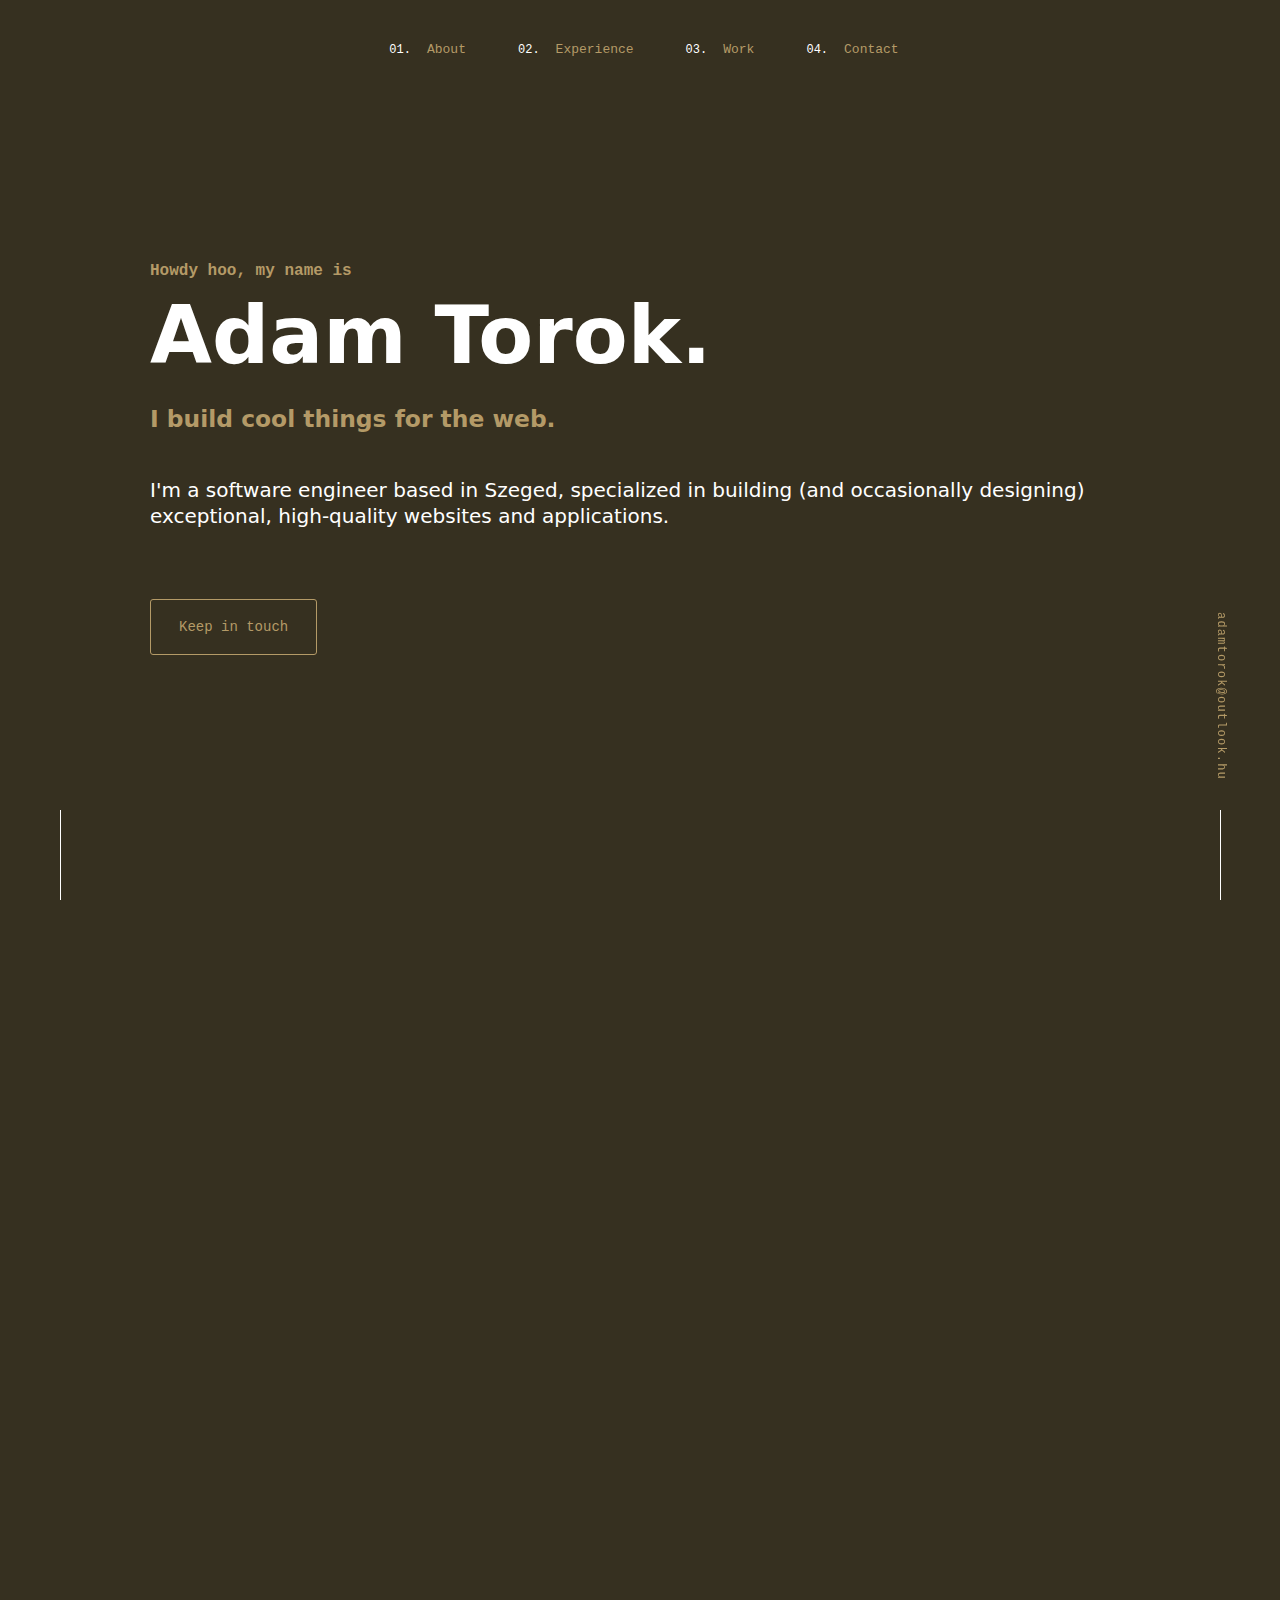
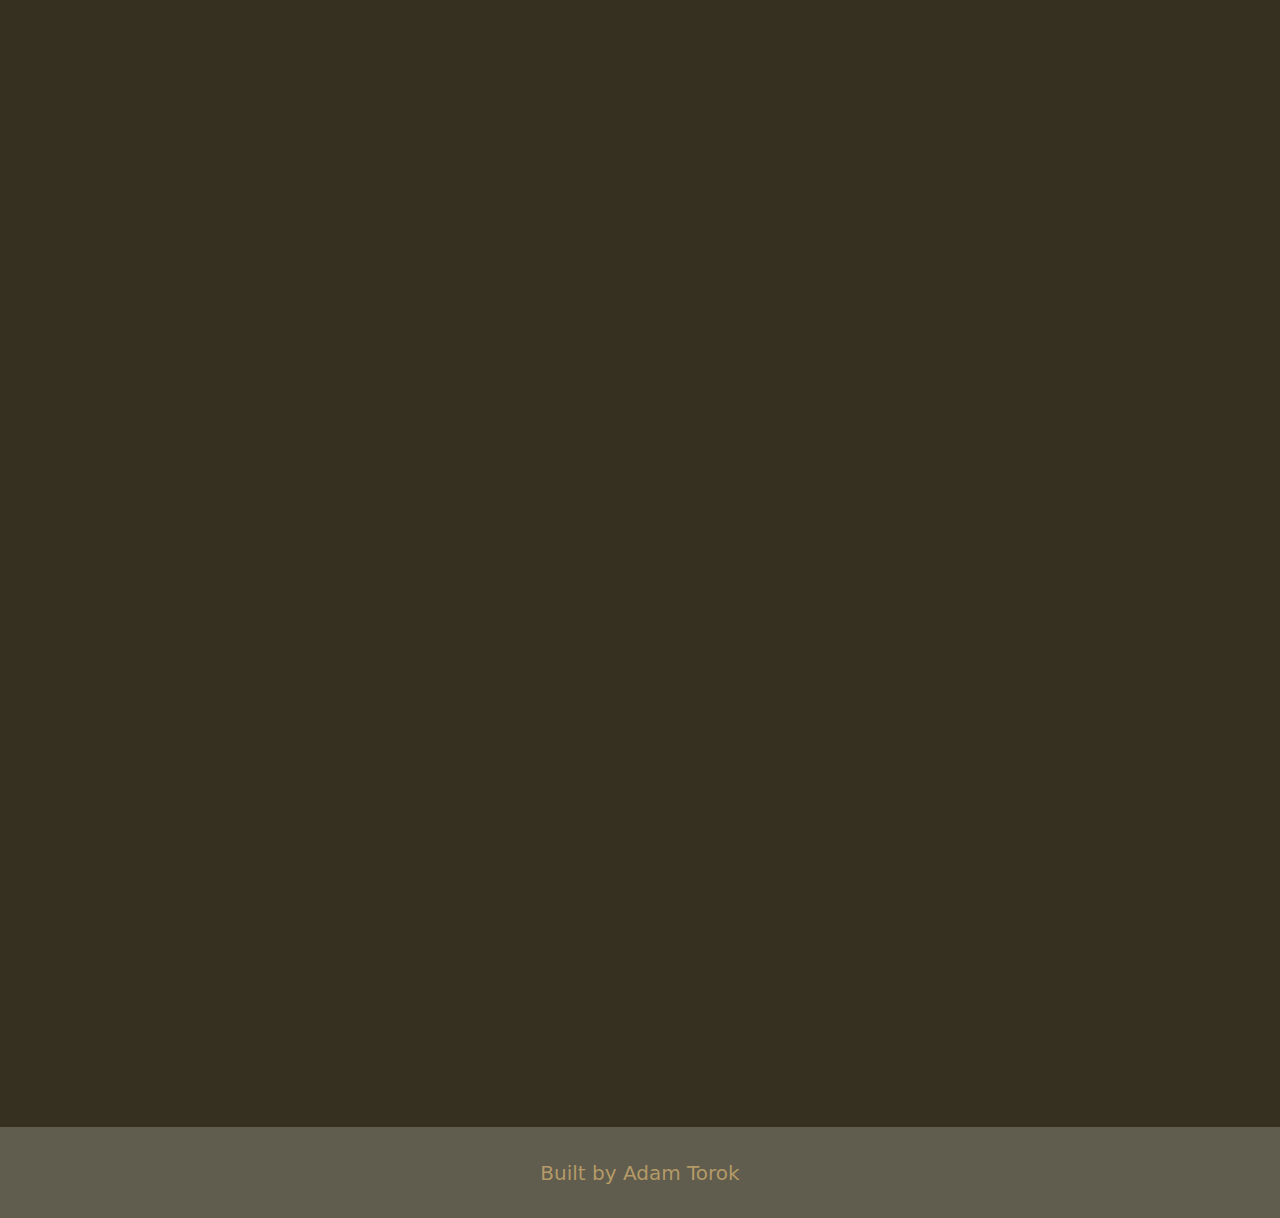
==== index.html @ 8c6dfc3a "Add files via upload" ====
<!DOCTYPE html>
<html lang="en">
<head>
  <meta charset="UTF-8">
  <meta name="viewport" content="width=device-width, initial-scale=1.0, maximum-scale=1.0, user-scalable=0">
  <meta http-equiv="X-UA-Compatible" content="ie=edge">
  <meta name="viewport" content="initial-scale=1.0, width=device-width">
  <script src="https://cdnjs.cloudflare.com/ajax/libs/jquery/3.4.1/jquery.min.js" charset="utf-8"></script>
  <link href="https://unpkg.com/aos@2.3.1/dist/aos.css" rel="stylesheet">
  <link rel="stylesheet" href="https://cdnjs.cloudflare.com/ajax/libs/animate.css/3.7.2/animate.min.css">
  <script src="https://kit.fontawesome.com/75ad4010ea.js" crossorigin="anonymous"></script>
  <script src="https://cdnjs.cloudflare.com/ajax/libs/aos/2.3.4/aos.js" charset="utf-8"></script>
  <link rel="stylesheet" href="main.css">
  <link rel="stylesheet" href="animate.css">
  <title>Adam Torok || Web Developer</title>
</head>
<body oncontextmenu="return false">
<header class="header">
  <nav class="nav">
    <div class="nav__logo">
        <a  class="social__side-link-link" href=""><i class="fab fa-github fa-3x"></i></a>
      </div>
    <div class="hamburger">
      <div class="hamburger-box">
        <div class="hamburger-box-inner">

        </div>
      </div>
    </div>
    <div class="nav__links">
      <ol class="nav__list">
        <li class="nav__listItem">
          <a class="nav__listItemLink" href="#about">About</a>
        </li>
        <li class="nav__listItem">
          <a class="nav__listItemLink" href="#exp">Experience</a>
        </li>
        <li class="nav__listItem">
          <a class="nav__listItemLink" href="#work">Work</a>
        </li>
        <li class="nav__listItem">
          <a class="nav__listItemLink" href="#contact">Contact</a>
        </li>
      </ol>
    </div>
  </nav>
  <div class="mobile-menu ">
    <aside class="mobile-menu-container">
      <nav>
        <ol class="menu__navList">
          <li class="menu__navList-item">
            <a href="#about">About</a>
          </li>
          <li class="menu__navList-item">
            <a href="#exp">Experience</a>
          </li>
          <li class="menu__navList-item">
            <a href="#work">Work</a>
          </li>
          <li class="menu__navList-item">
            <a href="#contact">Contact</a>
          </li>
        </ol>
      </nav>
    </aside>
  </div>
</header>
<main class="main">
  <div orientation="right" class="email_side">
    <div class="email__side-link">
      <a  class="email__side-link-link" href="">adamtorok@outlook.hu</a>
    </div>
  </div>
  <div orientation="left" class="social_side">
    <ul class="social__side-list">
      <a  class="social__side-link-link" href=""><i class="fab fa-github fa-1x"></i></a>
      <a  class="social__side-link-link" href=""><i class="fab fa-facebook fa-1x"></i></a>
      <a  class="social__side-link-link" href=""><i class="fab fa-linkedin fa-1x"></i></a>
      <a  class="social__side-link-link" href=""><i class="fab fa-codepen fa-1x"></i></a>
    </ul>
  </div>
  <section class="main__first_section">
    <h1 class="animated fadeInUp fast">Howdy hoo, my name is</h1>
    <h2 class="animated fadeInUp fast">Adam Torok.</h2>
    <h3 class="animated fadeInUp slow">I build cool things for the web.</h3>
    <p class="animated fadeInUp slow">I'm a software engineer based in Szeged, specialized in building (and occasionally designing) exceptional, high-quality websites and applications.</p>
    <a class="main__button" href="#contact">Keep in touch</a>
  </section>
  <section id="about" class="about__first_section">
    <div data-aos="fade-up" class="about__first">
      <h3  class="about__firstHeading">About Me</h3>
      <div  class="about__introduce">
        Hello! I'm Adam, a software engineer based in Szeged, MA who enjoys building things that live on the internet.
        I develop exceptional websites and web apps that provide intuitive, pixel-perfect user interfaces with efficient and modern backends.
      </div>
      <div class="about__introduce_second">
        Shortly after graduating from Northeastern University, I joined the engineering team at Upstatement where I work on a wide variety of interesting and meaningful projects on a daily basis.
      </div>
      <p>Some tools I've been working with recently</p>
      <ul class="about__skills">
        <li>HTML & (S)CSS</li>
        <li>jQuery</li>
        <li>PHP</li>
        <li>GIT</li>
        <li>HTML & (S)CSS</li>
        <li>jQuery</li>
        <li>PHP</li>
        <li>GIT</li>
      </ul>
    </div>
    <div data-aos="fade-up" class="about__first_img">
      <img src="me.jpg" alt="">
    </div>
  </section>
  <section data-aos="fade-right" id="exp" class="jobs__first_section">
    <h3 data-aos="fade-right" data-aos-duration="3000" class="jobs__firstHeading">Where I've Worked</h3>
    <div class="jobs__introduce">
      <h4>
        <span>Front End Engineer</span>
        <span class="jobs__workPlace">
        <span>&nbsp;@&nbsp;</span>
        <a href="#" target="_blank">BoldiCenter</a>
      </span>
      </h4>
      <h5>Dec 2019 - Present</h5>
      <div class="jobs__explain">
        <ul>
          <li>Fixing the bugs of the front-end of the page, refactor it to a cleaner codebase.</li>
          <li>Listening to the shitty ass wishes.</li>
          <li>Lorem ipsum dolor sit amet, consectetur adipisicing elit</li>
        </ul>
      </div>
    </div>

    <div class="jobs__introduce">
      <h4>
        <span>Co-op Front End Developer</span>
        <span class="jobs__workPlace">
        <span>&nbsp;@&nbsp;</span>
        <a href="#" target="_blank">Gardrobom.com</a>
      </span>
      </h4>
      <h5>Sept 2019 - Jan 2020</h5>
      <div class="jobs__explain">
        <ul>
          <li>Fixing the bugs of the front-end of the page, refactor it to a cleaner codebase.</li>
          <li>Listening to the shitty ass wishes.</li>
          <li>Lorem ipsum dolor sit amet, consectetur adipisicing elit</li>
        </ul>
      </div>
    </div>

    <div class="jobs__introduce">
      <h4>
        <span>Front End Developer</span>
        <span class="jobs__workPlace">
        <span>&nbsp;@&nbsp;</span>
        <a href="https://www.innowa.hu/index.html" target="_blank">innowa.com</a>
      </span>
      </h4>
      <h5>March 2019 - Aug 2019</h5>
      <div class="jobs__explain">
        <ul>
          <li>Fixing the bugs of the front-end of the page, refactor it to a cleaner codebase.</li>
          <li>Listening to the shitty ass wishes.</li>
          <li>Helped solidify a brand for the web</li>
        </ul>
      </div>
    </div>
  </section>
  <section data-aos="fade-right" id="work" class="projects__first_section">
    <h3  data-aos="fade-right"  data-aos-duration="3000" class="projects__firstHeading">Projects</h3>
    <div class="projects__featured">
      <div class="featured">
        <h4>Featured Project</h4>
        <h5>myMusic</h5>
        <div class="featured__description">
          <p>Lorem ipsum dolor sit amet, consectetur adipisicing elit, sed do eiusmod tempor incididunt ut labore et dolore magna aliqua. </p>
        </div>
        <ul>
          <li>jQuery</li>
          <li>PHP</li>
          <li>HTML5</li>
          <li>CSS3</li>
        </ul>
      </div>
      <a class="featured__img" href="#">
        <div class="img_container">
          <img src="mymusic.png" alt="">
        </div>
      </a>
    </div>
    <div class="projects__featured">
      <div class="featured left">
        <h4>Featured Project</h4>
        <h5>innowa</h5>
        <div class="featured__description">
          <p>Lorem ipsum dolor sit amet, consectetur adipisicing elit, sed do eiusmod tempor incididunt ut labore et dolore magna aliqua. </p>
        </div>
        <ul class="ulleft">
          <li>jQuery</li>
          <li>PHP</li>
          <li>HTML5</li>
          <li>CSS3</li>
        </ul>
      </div>
      <a class="featured__img featured__img-left" href="#">
        <div class="img_container">
          <img src="innowa.png" alt="">
        </div>
      </a>
    </div>
    <div class="projects__featured">
      <div class="featured">
        <h4>Featured Project</h4>
        <h5>Gardrobom</h5>
        <div class="featured__description">
          <p>Lorem ipsum dolor sit amet, consectetur adipisicing elit, sed do eiusmod tempor incididunt ut labore et dolore magna aliqua. </p>
        </div>
        <ul>
          <li>jQuery</li>
          <li>PHP</li>
          <li>HTML5</li>
          <li>CSS3</li>
        </ul>
      </div>
      <a class="featured__img" href="#">
        <div class="img_container">
          <img src="gardrobom.png" alt="">
        </div>
      </a>
    </div>
  </section>
  <section data-aos="fade-right"  id="contact" class="contact">
    <h3 data-aos="fade-right" data-aos-duration="3000">What's Next?</h3>
    <h4>Get In Touch</h4>
    <div>
Although I'm not currently looking for freelance opportunities, my inbox is always open. Whether for a potential project or just to say hi, I'll try my best to answer your email!
    </div>
    <a class="main__button" href="">Say Hello</a>
  </section>
</main>
<footer>
  <a href="https://github.com/adam-torok">
    <div>
      Built by Adam Torok
    </div>
  </a>
</footer>
<script type="text/javascript">
function onScrollStopped(domElement, callback, timeout = 250) {
  domElement.addEventListener('scroll', () => {
  	clearTimeout(callback.timeout);
    callback.timeout = setTimeout(callback, timeout);
  });
}


$(document).ready(function(){
  AOS.init();

  $(document).on("scroll", function(){
    if ($(document).scrollTop() >= 50) {
       $('.header').css("box-shadow","rgba(2, 12, 27, 0.7) 0px 10px 30px -10px").fadeIn('slow');
     } else {
          $('.header').css("box-shadow","none").fadeIn('slow');
     }
  });
  onScrollStopped(window, () => {
    $('.header').css("box-shadow","none").fadeIn('slow');
  });

  $(".hamburger").click(function(){
    $('.mobile-menu').toggle().toggleClass('animated bounceInRight');
  })
})
</script>
</body>
</html>
---- main.css ----
html{
  scroll-behavior: smooth;
}
body{
  user-select: none;
 -moz-user-select: none;
 -khtml-user-select: none;
 -webkit-user-select: none;
 -o-user-select: none;
  padding: 0;
  margin: 0;
  width: 100%;
  min-height: 100%;
  -webkit-font-smoothing: antialiased;
  background-color: #363020;
  color: white;
  line-height: 1.3;
  font-family: Calibre, "San Francisco", "SF Pro Text", -apple-system, system-ui, BlinkMacSystemFont, Roboto, "Helvetica Neue", "Segoe UI", Arial, sans-serif;
  font-size: 20px;
  margin: 0px;
}
h1, h2, h3,h4, h5,h6{
  font-weight: 600;
  color: white;
}
a{
  display: inline-block;
  text-decoration-skip-ink: auto;
  color: inherit;
  position: relative;
  cursor: pointer;
  color:#B49A67;
  text-decoration: none;
  transition: all 0.25s cubic-bezier(0.645, 0.045, 0.355, 1) 0s;
}
a:hover{
  color: #B49A67;
}
.main{
  max-width: 1600px;
  min-height: 100vh;
  counter-reset: section 0;
  padding: 200px 150px 100px;
  margin: 0px auto;
}
.nav__logo{
  display: none;
}
.header{
  display: flex;
  justify-content: space-between;
  align-items: center;
  box-shadow: rgba(2, 12, 27, 0.7) 0px 10px 30px -10px;
  position: fixed;
  top: 0px;
  background-color: #363020;
  z-index: 11;
  width: 100%;
  height: 100px;
  box-shadow: none;
  transform: translateY(0px);
  filter: none !important;
  pointer-events: auto !important;
  user-select: auto !important;
  transition: all 0.25s cubic-bezier(0.645, 0.045, 0.355, 1) 0s;
}
.nav{
  color: white;
  font-family: "SF Mono", "Fira Code", "Fira Mono", "Roboto Mono", "Lucida Console", Monaco, monospace;
  counter-reset: item 0;
  z-index: 12;
  width: 100%;
}
.nav__listItem{
  padding: 0rem 2rem 0rem 0rem;
  position: relative;
  font-size: 13px;
  counter-increment: item 1;
  margin: 0px 10px;
}
.nav__listItem:hover{
  color:white;
}
.nav__listItem ::before{
  content: "0" counter(item) ".";
  text-align: right;
  color: white;
  font-size: 12px;
  padding-right: 1rem;
}
.nav__list{
  font-size: 13px;
  counter-increment: item 0;
  margin: 0px 10px;
  list-style-type: none;
  display: flex;
  justify-content: center;
  align-items: center;
}
.email_side{
  width: 40px;
  position: fixed;
  bottom: 0px;
  left: auto;
  right: 40px;
  z-index: 10;
  color: white;
}
.email_side::after{
  content: "";
  display: block;
  width: 1px;
  height: 90px;
  background-color: white;
  margin: 0px auto;
}
.email__side-link{
  display: flex;
  flex-direction: column;
  -webkit-box-align: center;
  align-items: center;
  position: relative;
}
.email__side-link-link{
  font-family: "SF Mono", "Fira Code", "Fira Mono", "Roboto Mono", "Lucida Console", Monaco, monospace;
  font-size: 12px;
  letter-spacing: 0.1em;
  color: #B49A67;
  text-decoration: none;
  -webkit-writing-mode: vertical-rl;
  writing-mode: vertical-rl;
  margin: 20px auto;
  padding: 10px;
}
.email__side-link-link:hover{
  color:white;
}
.social_side{
  width: 40px;
  position: fixed;
  bottom: 0px;
  left: 40px;
  right: auto;
  z-index: 10;
  color: white;
}
.social_side::after{
  content: "";
  display: block;
  width: 1px;
  height: 90px;
  background-color: white;
  margin: 0px auto;
}
.social__side-list{
  display: flex;
  flex-direction: column;
  -webkit-box-align: center;
  align-items: center;
  padding: 0px;
  margin: 0px;
  list-style: none;
}
.social__side-link-link:hover{
  transform: translateY(-3px);
  color:white!important;
}

/* ICONS */

.fab{
  color:#B49A67;
  padding:15px;
}
.fab:hover{
  color:white;
}


/* FIRST SECTION */

.main__first_section{
  max-width: 1000px;
  display: flex;
  -webkit-box-pack: center;
  justify-content: center;
  -webkit-box-align: center;
  flex-direction: column;
  align-items: flex-start;
  margin: 0px auto;
  padding: 50px 0px;
}
.main__first_section h1{
  color:#B49A67;
  font-size: 16px;
  font-family: "SF Mono", "Fira Code", "Fira Mono", "Roboto Mono", "Lucida Console", Monaco, monospace;
}
.main__first_section h2{
  font-size: 80px;
  color: color: white;
  line-height: 1.1;
  margin: 0px;
}
.main__first_section h3{
  color: #B49A67;
}
.main__button{
  color: #B49A67;
  background-color: transparent;
  font-size: 14px;
  font-family: "SF Mono", "Fira Code", "Fira Mono", "Roboto Mono", "Lucida Console", Monaco, monospace;
  line-height: 1;
  cursor: pointer;
  margin-top: 50px;
  border-width: 1px;
  border-style: solid;
  border-color: #B49A67;
  border-image: initial;
  border-radius: 3px;
  padding: 1.25rem 1.75rem;
  text-decoration: none;
  transition: all 0.25s cubic-bezier(0.645, 0.045, 0.355, 1) 0s;
}
.main__button:hover{
  color: #B49A67;
}


/* ABOUT SECTION */

.about__first_section{
  max-width: 1000px;
  position: relative;
  margin: 0px auto;
  padding: 150px 0px;
  display: flex;
  -webkit-box-pack: justify;
  justify-content: space-between;
  -webkit-box-align: center;
  align-items: flex-start;
}

.about__firstHeading{
  position: relative;
  display: flex;
  -webkit-box-align: center;
  align-items: center;
  width: 100%;
  white-space: nowrap;
  font-size: 32px;
  margin: 10px 0px 40px;
}
.about__firstHeading::before {
  counter-increment: section 1;
  content: "0" counter(section) ".";
  margin-right: 10px;
  font-family: "SF Mono", "Fira Code", "Fira Mono", "Roboto Mono", "Lucida Console", Monaco, monospace;
  font-weight: normal;
  color: #B49A67;
  font-size: 20px;
  position: relative;
  bottom: -6px;
}
.about__firstHeading::after {
  content: "";
  display: block;
  height: 1px;
  width: 300px;
  background-color: #B49A67;
  position: relative;
  top: -0;
  margin-left: 20px;
}

.about__skills{
  display: grid;
  grid-template-columns: repeat(2, minmax(140px, 200px));
  overflow: hidden;
  padding: 0px;
  margin: 20px 0px 0px;
  list-style: none;
}
.about__skills li{
  position: relative;
  margin-bottom: 10px;
  padding-left: 20px;
  font-family: "SF Mono", "Fira Code", "Fira Mono", "Roboto Mono", "Lucida Console", Monaco, monospace;
  font-size: 13px;
  color: #B49A67;
}
.about__skills li::before{
  content: "▹";
  position: absolute;
  left: 0px;
  top: 3px;
  color: #B49A67;
  font-size: 14px;
  line-height: 12px;
}
.about__first_img{
  position: absolute;
  top: 0px;
  left: 0px;
  width: 100%;
  height: 100%;
  object-fit: cover;
  object-position: center center;
  opacity: 1;
  transition: opacity 500ms ease 0s;
  position: relative;
  max-width: 300px;
  margin-left: 60px;

}
.about__first_img img{
  position: relative;
  mix-blend-mode: multiply;
  filter: grayscale(100%) contrast(1);
  border-radius: 3px;
  box-shadow: rgba(2, 12, 27, 0.7) 0px 10px 30px -15px;
  width: 100%;
  position: relative;
  background-color: #B49A67;
  margin-left: -20px;
  transition: all 0.25s cubic-bezier(0.645, 0.045, 0.355, 1) 0s;
  border-radius: 3px;
}

.about__first_img img:hover{
  filter: grayscale(0)!important;
}

.jobs__first_section{
  max-width: 1000px;
  display: flex;
  -webkit-box-pack: center;
  justify-content: center;
  -webkit-box-align: center;
  flex-direction: column;
  align-items: flex-start;
  margin: 0px auto;
  padding: 50px 0px;
}

.jobs__first_section h2{
  font-size: 80px;
  color: color: white;
  line-height: 1.1;
  margin: 0px;
}

.jobs__firstHeading{
  position: relative;
  display: flex;
  -webkit-box-align: center;
  align-items: center;
  width: 100%;
  white-space: nowrap;
  font-size: 32px;
  margin: 10px 0px 40px;
  position: relative;
  display: flex;
  -webkit-box-align: center;
  align-items: center;
  width: 100%;
  white-space: nowrap;
  font-size: 32px;
  margin: 10px 0px 40px;
}
.jobs__firstHeading::before{
  counter-increment: section 1;
  content: "0" counter(section) ".";
  margin-right: 10px;
  font-family: "SF Mono", "Fira Code", "Fira Mono", "Roboto Mono", "Lucida Console", Monaco, monospace;
  font-weight: normal;
  color: #B49A67;
  font-size: 20px;
  position: relative;
  bottom: -6px;
}
.jobs__firstHeading::after{
  content: "";
  display: block;
  height: 1px;
  width: 300px;
  background-color: #B49A67;
  position: relative;
  top: -0;
  margin-left: 20px;
}
.jobs__introduce{
  position: relative;
  width: 100%;
  height: auto;
  padding-top: 12px;
  padding-left: 30px;
}
.jobs__introduce h4{
  color: white;
  font-size: 22px;
  font-weight: 500;
  margin-bottom: 5px;
}
.jobs__introduce h5{
  font-family: "SF Mono", "Fira Code", "Fira Mono", "Roboto Mono", "Lucida Console", Monaco, monospace;
  font-size: 13px;
  font-weight: normal;
  letter-spacing: 0.05em;
  color: white;
  margin-bottom: 30px;

}
.jobs__workPlace{
  color: #B49A67;
}
.jobs__workPlace a{
  display: inline-block;
  text-decoration-skip-ink: auto;
  position: relative;
  cursor: pointer;
  color: #B49A67;
  text-decoration: none;
  transition: all 0.25s cubic-bezier(0.645, 0.045, 0.355, 1) 0s;
}
.jobs__explain ul{
  font-size: 15px;
  padding: 0px;
  margin: 0px;
  list-style: none;
}
.jobs__explain li{
  position: relative;
  padding-left: 30px;
  margin-bottom: 10px;
}
.jobs__explain ul li::before{
  content: "▹";
  left: 13px;
  color: #B49A67;
  font-size: 14px;
  padding-left: 0.3rem;
  padding: 5px;
  line-height: 12px;
  bottom: 5px;
}

.projects__first_section{
  max-width: 1000px;
  display: flex;
  -webkit-box-pack: center;
  justify-content: center;
  -webkit-box-align: center;
  flex-direction: column;
  align-items: flex-start;
  margin: 0px auto;
  padding: 50px 0px;
}
.projects__firstHeading{
  position: relative;
  display: flex;
  -webkit-box-align: center;
  align-items: center;
  width: 100%;
  white-space: nowrap;
  font-size: 32px;
  margin: 10px 0px 40px;
}
.projects__firstHeading::before{
  counter-increment: section 1;
  content: "0" counter(section) ".";
  margin-right: 10px;
  font-family: "SF Mono", "Fira Code", "Fira Mono", "Roboto Mono", "Lucida Console", Monaco, monospace;
  font-weight: normal;
  color: #B49A67;
  font-size: 20px;
  position: relative;
  bottom: -6px;
}
.projects__firstHeading::after{
  content: "";
  display: block;
  height: 1px;
  width: 300px;
  background-color: #B49A67;
  position: relative;
  top: -0;
  margin-left: 20px;
}

/* PROJECTS */

.projects__featured{
  display: grid;
    grid-template-columns: repeat(12, 1fr);
    -webkit-box-align: center;
    align-items: center;
    margin-bottom: 100px;
    gap: 10px;
}
.featured{
  text-align: right;
  position: relative;
  grid-column: 1 / 7;
  grid-row: 1 / -1;
  grid-column: 7 / -1;
}
.featured h4{
  font-size: 13px;
  font-weight: normal;
  color: #B49A67;
  font-family: "SF Mono", "Fira Code", "Fira Mono", "Roboto Mono", "Lucida Console", Monaco, monospace;
  margin-top: 10px;
  padding-top: 0px;
}
.featured h5{
  font-size: 28px;
  color: white;
  margin: 0px 0px 20px;
}
.featured ul{
  position: relative;
  z-index: 2;
  display: flex;
  flex-wrap: wrap;
  padding: 0px;
  flex-direction: row-reverse;
  margin: 25px 0px 10px;
  list-style: none;
}
.featured li{
  font-family: "SF Mono", "Fira Code", "Fira Mono", "Roboto Mono", "Lucida Console", Monaco, monospace;
  font-size: 13px;
  color: #B49A67;
  margin-right: 20px;
  margin-bottom: 7px;
  white-space: nowrap;
}
.featured__description{
  box-shadow: rgba(2, 12, 27, 0.7) 0px 10px 30px -15px;
  position: relative;
  z-index: 2;
  background-color: #605C4E;
  color: white;
  font-size: 18px;
  transition: all 0.25s cubic-bezier(0.645, 0.045, 0.355, 1) 0s;
  padding: 25px;
  border-radius: 3px;
}

.featured__img{
  box-shadow: rgba(2, 12, 27, 0.7) 0px 10px 30px -15px;
  position: relative;
  z-index: 1;
  grid-column: 6 / -1;
  grid-row: 1 / -1;
  border-radius: 4px;
  transition: all 0.25s cubic-bezier(0.645, 0.045, 0.355, 1) 0s;
  grid-column: 1 / 8;
}
.img_container{
  width: 100%;
  max-width: 100%;
  vertical-align: middle;
  position: relative;
  top: 16px;
  border-radius: 3px;
}
.img_container img{
  top: 0px;
  left: 0px;
  width: 100%;
  height: 100%;
  object-fit: cover;
  filter: grayscale(100%);
  object-position: center center;
  opacity: 1;
  transition-delay: 500ms;
}
.img_container img:hover{
  filter: none;
  transition: 0.5s all ease-in-out;
}
.left{
  position: relative;
    grid-column: 1 / 7;
    grid-row: 1 / -1;
    text-align: left;
}
.ulleft{
  position: relative;
  z-index: 2;
  flex-direction: row!important;
  display: flex;
  flex-wrap: wrap;
  padding: 0px;
  margin: 25px 0px 10px;
  list-style: none;
}
.featured__img-left{
  position: relative;
  z-index: 1;
  grid-column: 6 / -1;
  grid-row: 1 / -1;
  border-radius: 4px;
  transition: all 0.25s cubic-bezier(0.645, 0.045, 0.355, 1) 0s;
}
.contact{
  text-align: center;
  max-width: 600px;
  margin: 0px auto 100px;
}
.contact h3{
  position: relative;
  -webkit-box-align: center;
  align-items: center;
  width: 100%;
  white-space: nowrap;
  display: block;
  color: #B49A67;
  font-size: 16px;
  font-family: "SF Mono", "Fira Code", "Fira Mono", "Roboto Mono", "Lucida Console", Monaco, monospace;
  font-weight: normal;
  -webkit-box-pack: center;
  justify-content: center;
  margin: 10px 0px 20px;
}
.contact h3::before{
  counter-increment: section 1;
  content: "0" counter(section) ".";
  margin-right: 10px;
  font-family: "SF Mono", "Fira Code", "Fira Mono", "Roboto Mono", "Lucida Console", Monaco, monospace;
  font-weight: normal;
  color: #B49A67;
  font-size: 20px;
  position: relative;
}
.contact h4{
  font-size: 60px;
  margin: 0px 0px 20px;
}
footer{
  display: flex;
  -webkit-box-pack: center;
  justify-content: center;
  -webkit-box-align: center;
  align-items: center;
  flex-direction: column;
  background-color: #605C4E;
  color: #B49A67;
  text-align: center;
  height: auto;
  min-height: 61px;
  padding: 15px;
}
.hamburger{
-webkit-box-pack: center;
    justify-content: flex-end;
    -webkit-box-align: center;
    margin-right: 15px;
    align-items: center;
    cursor: pointer;
    transition-timing-function: linear;
    transition-duration: 0.15s;
    transition-property: opacity, filter;
    text-transform: none;
    color: inherit;
    background-color: transparent;
    display: none;
    overflow: visible;
    margin: 0px -12px 0px 0px;
    padding: 15px;
    border-width: 0px;
    border-style: initial;
    border-color: initial;
    border-image: initial;
}
.hamburger-box{
  position: relative;
      display: inline-block;
      width: 30px;
      height: 24px;
}
.hamburger-box-inner{
  background-color: white;
    position: absolute;
    width: 30px;
    height: 2px;
    top: 50%;
    left: 0px;
    right: 0px;
    transition-duration: 0.22s;
    transition-property: transform;
    transition-delay: 0s;
    transform: rotate(0deg);
    transition-timing-function: cubic-bezier(0.55, 0.055, 0.675, 0.19);
    border-radius: 3px;

}
.hamburger-box-inner::before{
    content: "";
    display: block;
    background-color: white;
    position: absolute;
    left: auto;
    right: 0px;
    width: 30px;
    height: 2px;
    transition-timing-function: ease;
    transition-duration: 0.15s;
    transition-property: transform;
    border-radius: 4px;
    width: 120%;
    top: -10px;
    opacity: 1;
    transition: top 0.1s ease-in 0.25s, opacity 0.1s ease-in 0s;
}
.hamburger-box-inner::after{
      content: "";
      display: block;
      background-color: white;
      position: absolute;
      left: auto;
      right: 0px;
      width: 20px;
      height: 2px;
      top: 9px;
      transition-timing-function: ease;
      transition-duration: 0.15s;
      transition-property: transform;
      border-radius: 4px;
}
.mobile-menu{
  position: fixed;
    top: 0px;
    bottom: 0px;
    right: 0px;
    width: 100%;
    height: 100vh;
    z-index: 10;
    transform: translateX(0vw);
    visibility: visible;
    display: none;
    outline: 0px;
    transition: all 0.25s cubic-bezier(0.645, 0.045, 0.355, 1) 0s;
}
.mobile-menu-container{
  display: flex;
    -webkit-box-pack: center;
    justify-content: center;
    -webkit-box-align: center;
    align-items: center;
    flex-direction: column;
    background-color:#605C4E;
    width: 50vw;
    height: 100%;
    position: relative;
    right: 0px;
    margin-left: auto;
    font-family: "SF Mono", "Fira Code", "Fira Mono", "Roboto Mono", "Lucida Console", Monaco, monospace;
    box-shadow: rgba(2, 12, 27, 0.7) -10px 0px 30px -15px;
    padding: 50px;
}
.menu__navList{
  width: 100%;
    padding: 0px;
    margin: 0px;
    list-style: none;
}
.menu__navList-item{
  position: relative;
    font-size: 18px;
    counter-increment: item 1;
    margin: 0px auto 20px;
}
.menu__navList-item{
  isplay: inline-block;
    text-decoration-skip-ink: auto;
    color: inherit;
    position: relative;
    cursor: pointer;
    width: 100%;
    text-decoration: none;
    transition: all 0.25s cubic-bezier(0.645, 0.045, 0.355, 1) 0s;
    padding: 3px 20px 20px;
}
/* MEDIA Q */
@media (max-width:30em){
  .hamburger{
    display: flex;
    margin-right: 15px;
  }
  h2{
    font-size: 50px!important;
  }
  h3{
    font-size: 50px;
  }
  img{
    position: absolute;
    top: 0px;
    left: 0px;
    width: 100%;
    height: 100%;
    object-fit: cover;
    object-position: center center;
    opacity: 1;
    transition: opacity 500ms ease 0s;
  }
  .nav__logo{
    display: block;
  }
  .jobs__explain ul li{
    padding: 0;
    position: relative;
    padding-left: 30px;
    margin-bottom: 10px;
  }
  .about__firstHeading{
    position: inital;
    display: block;
  }
  .about__first_section{
    flex-direction: column;
  }
  .projects__first_section{
    padding: 100px 0px;
  }
  .projects__featured{
  }
  .featured{
    padding: 30px 25px 20px;
    grid-column: 1 / -1;
  }
  .img_container{
    position:initial;
  }
  .about__first_img{
    align-self: center;
    justify-self: center;
    text-align-last: center;
  }
  .about__first_img img{
    width: 50%;
    height: auto;
  }
  .featured__img{
    opacity: 0.25;
    object-fit: cover;
    width: auto;
    height: 100%;
    filter: grayscale(100%) contrast(1) brightness(80%);
    grid-column: 1 / -1;
  }
  .jobs__introduce{
    padding-left: 0;
  }
  .about__first p{
    padding: 1rem;
  }
  .about__introduce, .about__introduce_second, .about__skills{
    padding: 1rem;
  }
  .email_side{
    display: none;
  }
  .social_side{
    display: none;
  }
  .nav{
    display: flex;
    justify-content: space-between;
    margin: 0rem 1rem;
  }
  .main__first_section{
    padding-top: 150px;
    min-height: 100vh;
  }

  .main{
    padding: 0px 25px;
    padding-top: 0px;
    width: 100vw;
    padding-bottom: 0px;
  }
  .nav__links{
    display: none;
  }
  body{
    font-size: 18px;
  }
}
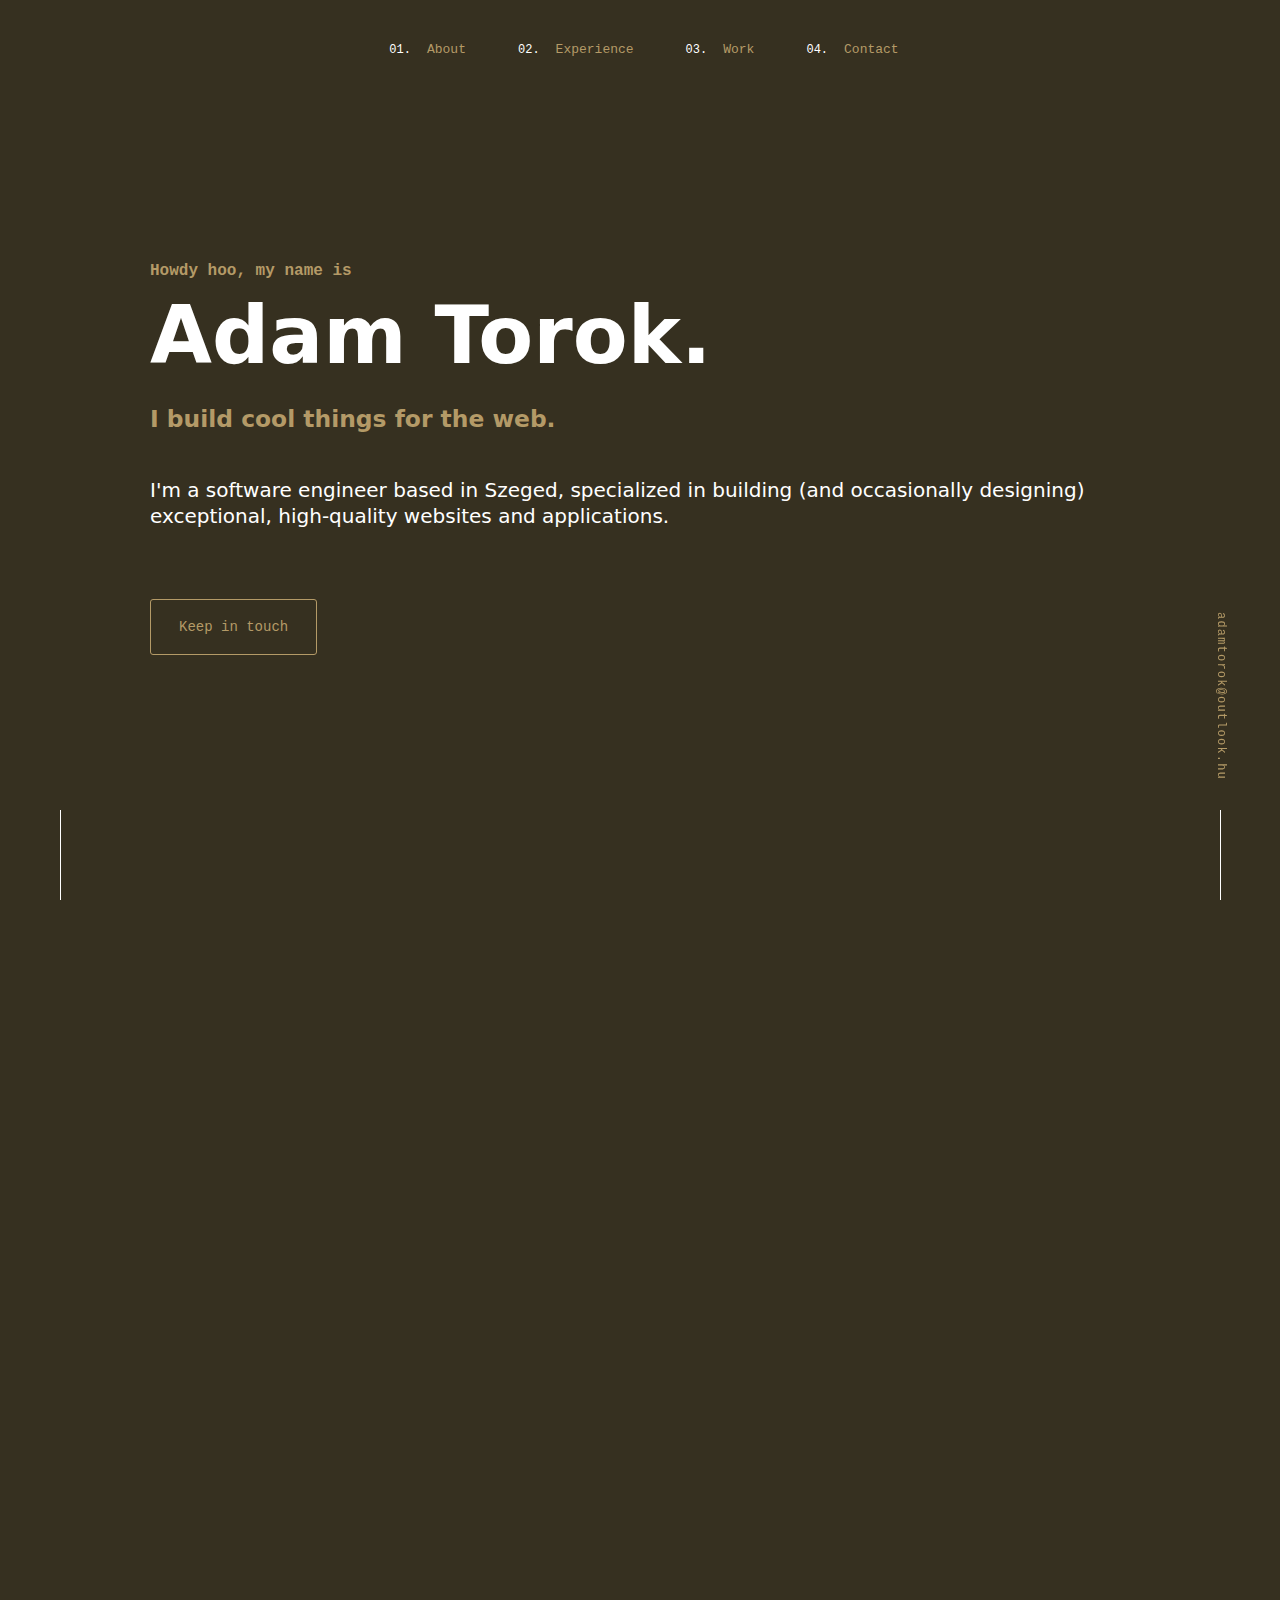
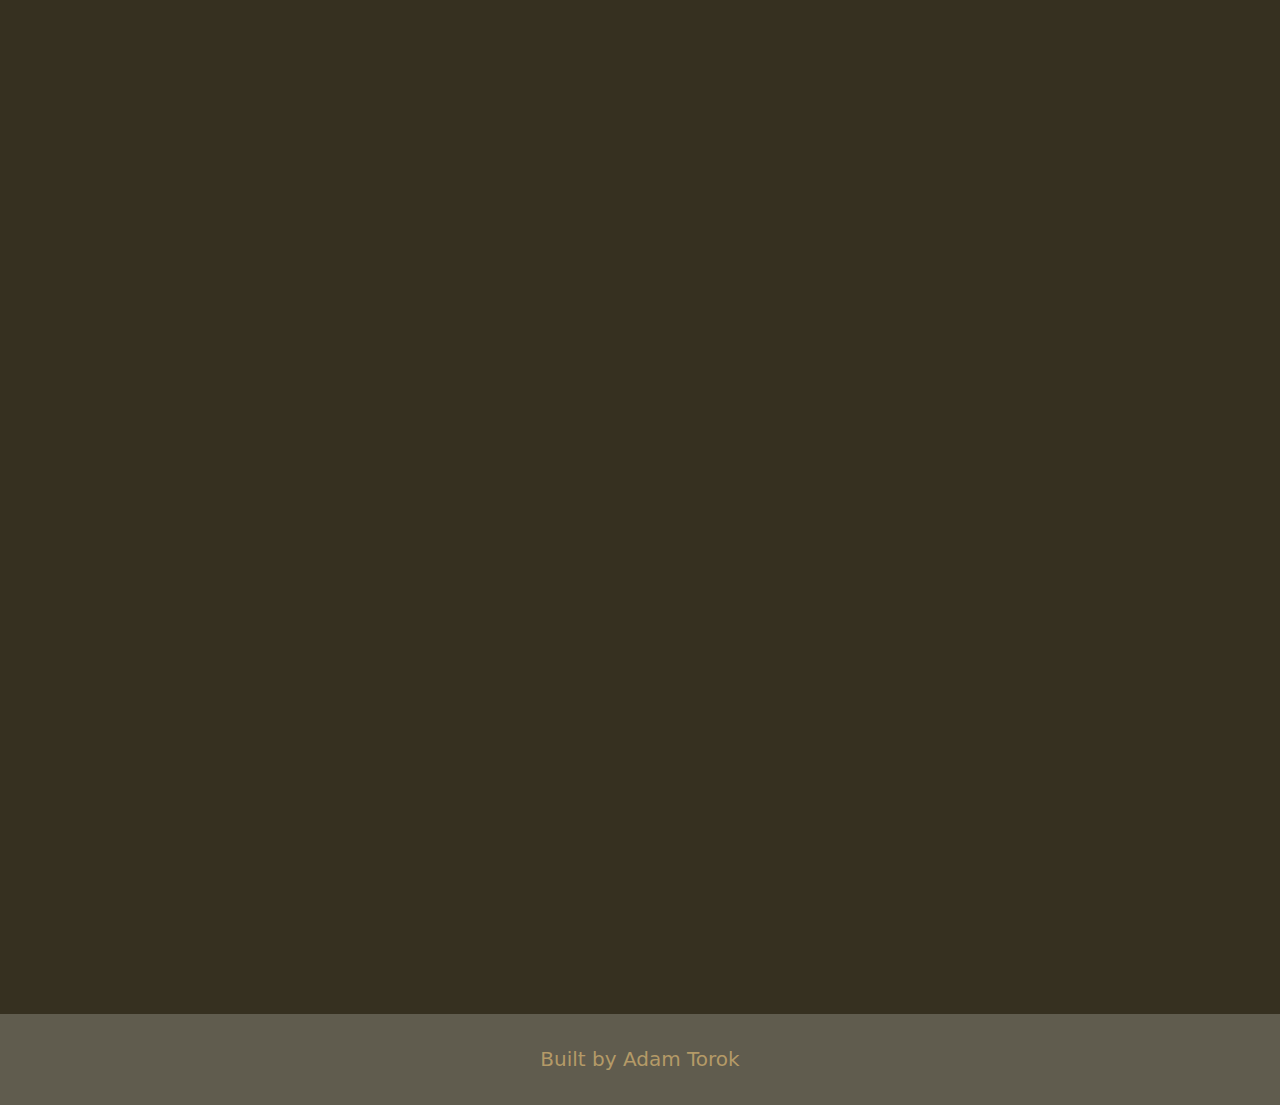
==== commit 9f56be37: "asd" ====
--- a/index.html
+++ b/index.html
@@ -94,14 +94,9 @@
         I develop exceptional websites and web apps that provide intuitive, pixel-perfect user interfaces with efficient and modern backends.
       </div>
       <div class="about__introduce_second">
-        Shortly after graduating from Northeastern University, I joined the engineering team at Upstatement where I work on a wide variety of interesting and meaningful projects on a daily basis.
       </div>
       <p>Some tools I've been working with recently</p>
       <ul class="about__skills">
-        <li>HTML & (S)CSS</li>
-        <li>jQuery</li>
-        <li>PHP</li>
-        <li>GIT</li>
         <li>HTML & (S)CSS</li>
         <li>jQuery</li>
         <li>PHP</li>
@@ -119,15 +114,15 @@
         <span>Front End Engineer</span>
         <span class="jobs__workPlace">
         <span>&nbsp;@&nbsp;</span>
-        <a href="#" target="_blank">BoldiCenter</a>
+        <a href="https://www.boldicenter.com/index.php" target="_blank">BoldiCenter</a>
       </span>
       </h4>
       <h5>Dec 2019 - Present</h5>
       <div class="jobs__explain">
         <ul>
           <li>Fixing the bugs of the front-end of the page, refactor it to a cleaner codebase.</li>
-          <li>Listening to the shitty ass wishes.</li>
-          <li>Lorem ipsum dolor sit amet, consectetur adipisicing elit</li>
+          <li>Designed and coded the user interface of the web app</li>
+          <li>Solved several problems, and made a cleander interface</li>
         </ul>
       </div>
     </div>
@@ -137,15 +132,15 @@
         <span>Co-op Front End Developer</span>
         <span class="jobs__workPlace">
         <span>&nbsp;@&nbsp;</span>
-        <a href="#" target="_blank">Gardrobom.com</a>
+        <a href="https://www.gardrobom.com/index.php" target="_blank">Gardrobom.com</a>
       </span>
       </h4>
       <h5>Sept 2019 - Jan 2020</h5>
       <div class="jobs__explain">
         <ul>
-          <li>Fixing the bugs of the front-end of the page, refactor it to a cleaner codebase.</li>
-          <li>Listening to the shitty ass wishes.</li>
-          <li>Lorem ipsum dolor sit amet, consectetur adipisicing elit</li>
+          <li>Built the base of the webshop, the project was built in Shopify.</li>
+          <li>I designed the user interface of the webpage.</li>
+          <li>Made several changes in the back-end to achive deferent goals.</li>
         </ul>
       </div>
     </div>
@@ -161,9 +156,9 @@
       <h5>March 2019 - Aug 2019</h5>
       <div class="jobs__explain">
         <ul>
-          <li>Fixing the bugs of the front-end of the page, refactor it to a cleaner codebase.</li>
-          <li>Listening to the shitty ass wishes.</li>
-          <li>Helped solidify a brand for the web</li>
+          <li>Implemented a mailing system using PHP</li>
+          <li>Built the interface with HTML and CSS</li>
+          <li>Used different libraries to make smooth and nice animations.</li>
         </ul>
       </div>
     </div>
@@ -175,7 +170,8 @@
         <h4>Featured Project</h4>
         <h5>myMusic</h5>
         <div class="featured__description">
-          <p>Lorem ipsum dolor sit amet, consectetur adipisicing elit, sed do eiusmod tempor incididunt ut labore et dolore magna aliqua. </p>
+          <p>myMusic was a school project that I had to create by the end of the current semester. </p>
+          <p>Basically it is a media service provider where you can upload your own music.</p>
         </div>
         <ul>
           <li>jQuery</li>
@@ -195,7 +191,7 @@
         <h4>Featured Project</h4>
         <h5>innowa</h5>
         <div class="featured__description">
-          <p>Lorem ipsum dolor sit amet, consectetur adipisicing elit, sed do eiusmod tempor incididunt ut labore et dolore magna aliqua. </p>
+          <p>It was a online marketing management webpage, where you can join to the influencer's life.</p>
         </div>
         <ul class="ulleft">
           <li>jQuery</li>
@@ -204,7 +200,7 @@
           <li>CSS3</li>
         </ul>
       </div>
-      <a class="featured__img featured__img-left" href="#">
+      <a class="featured__img featured__img-left" href="https://www.innowa.hu/index.html" >
         <div class="img_container">
           <img src="innowa.png" alt="">
         </div>
@@ -215,16 +211,16 @@
         <h4>Featured Project</h4>
         <h5>Gardrobom</h5>
         <div class="featured__description">
-          <p>Lorem ipsum dolor sit amet, consectetur adipisicing elit, sed do eiusmod tempor incididunt ut labore et dolore magna aliqua. </p>
-        </div>
-        <ul>
-          <li>jQuery</li>
+          <p>A basic webshop, where you can buy different clothes. Made in Shopify</p>
+        </div>
+        <ul>
           <li>PHP</li>
           <li>HTML5</li>
           <li>CSS3</li>
-        </ul>
-      </div>
-      <a class="featured__img" href="#">
+          <li>Shopify</li>
+        </ul>
+      </div>
+      <a class="featured__img" href="https://www.gardrobom.com/index.php">
         <div class="img_container">
           <img src="gardrobom.png" alt="">
         </div>
@@ -237,7 +233,7 @@
     <div>
 Although I'm not currently looking for freelance opportunities, my inbox is always open. Whether for a potential project or just to say hi, I'll try my best to answer your email!
     </div>
-    <a class="main__button" href="">Say Hello</a>
+    <a class="main__button" href="mailto:adam-torok@outlook.hu">Say Hello</a>
   </section>
 </main>
 <footer>
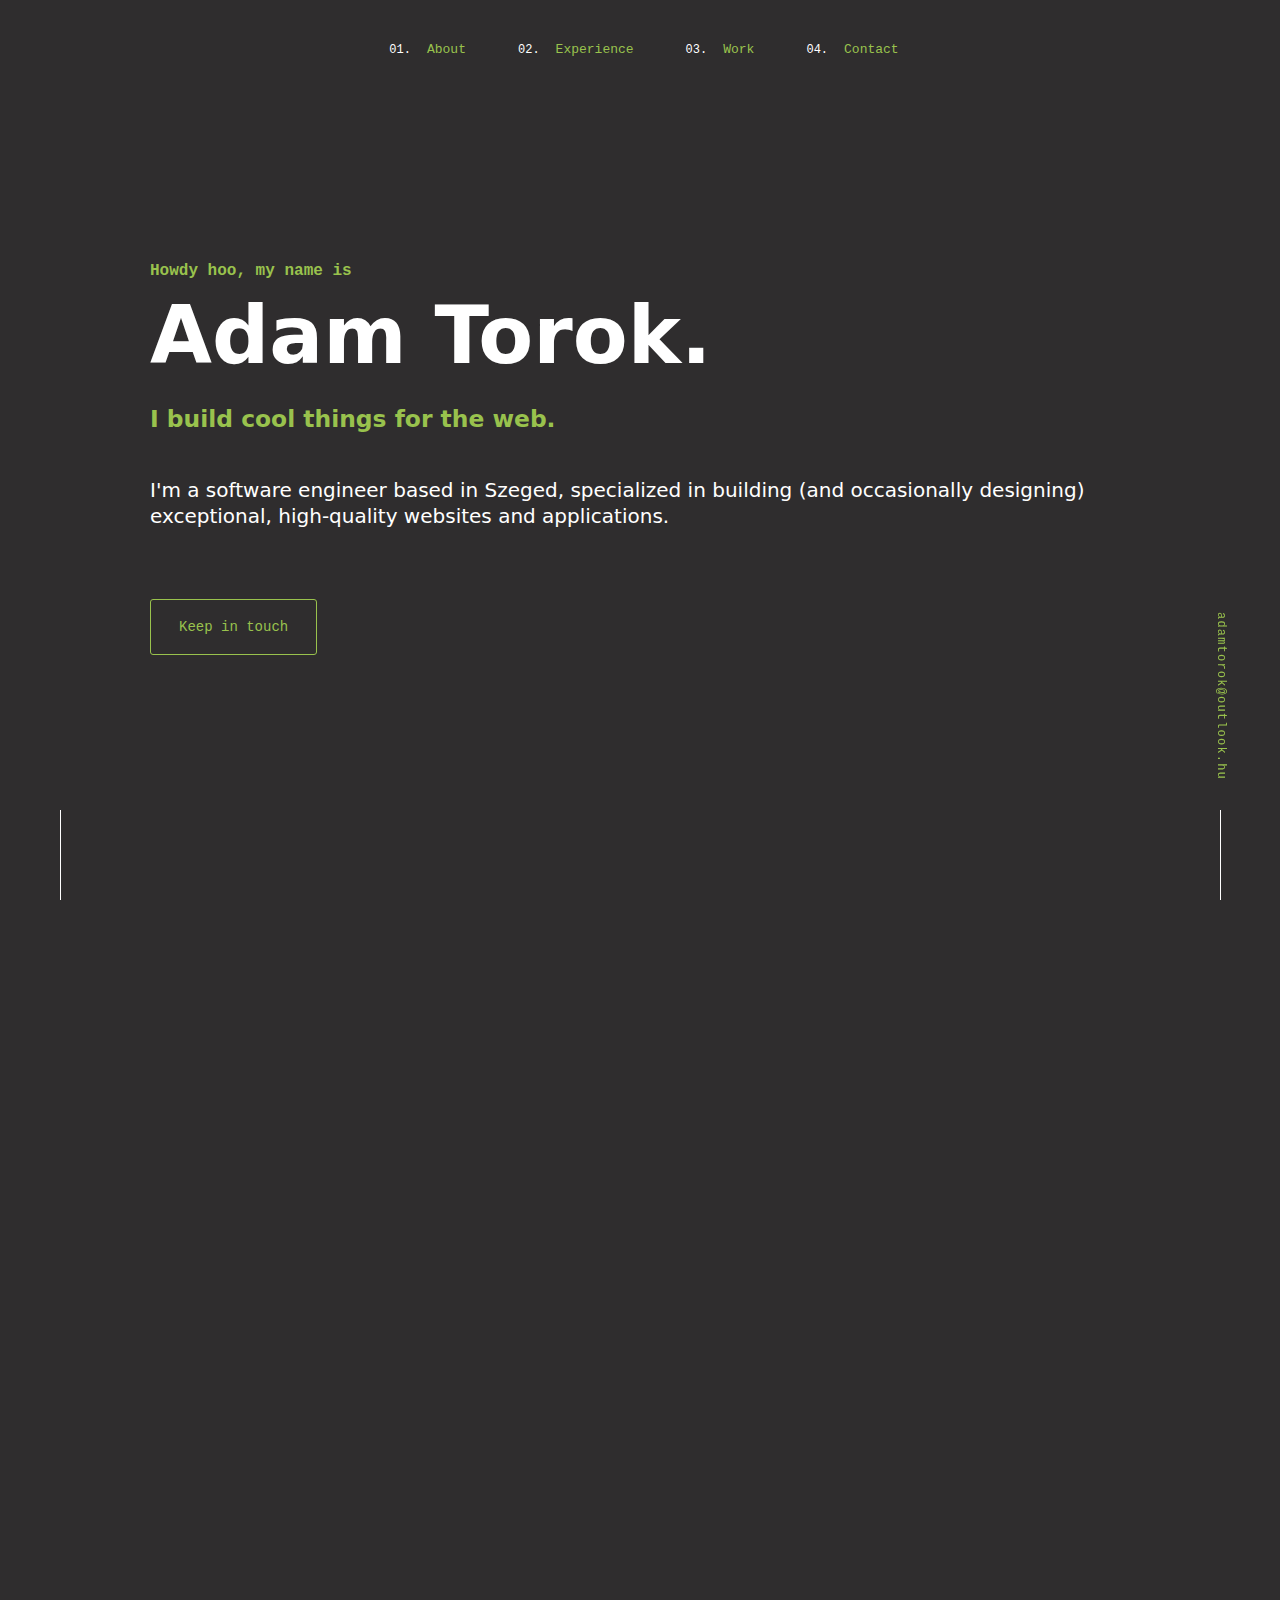
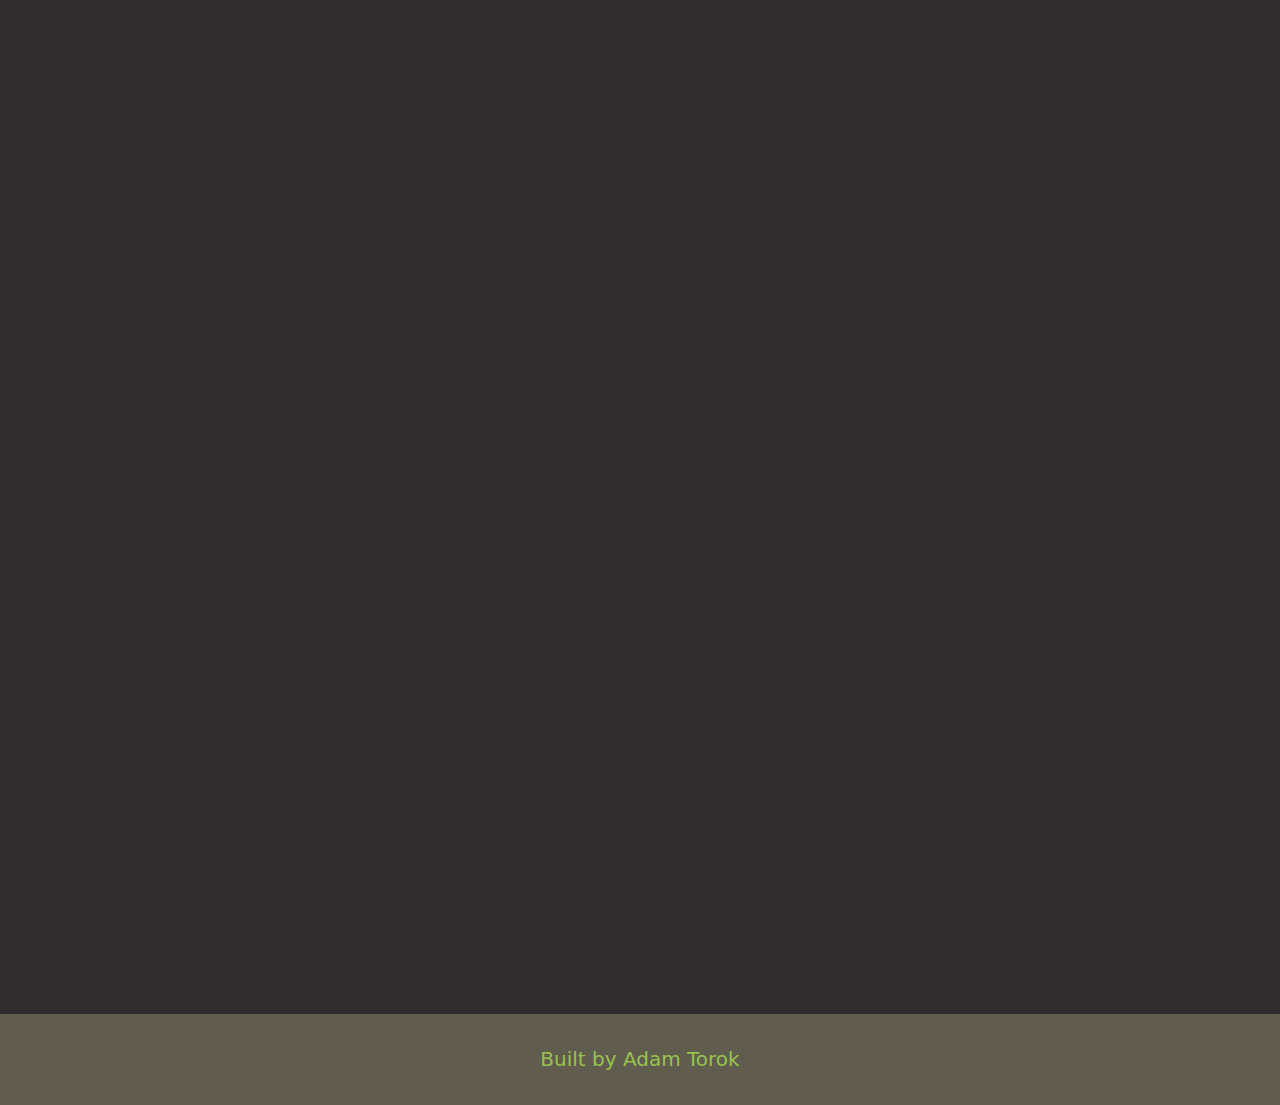
==== commit d8673381: "Deleting unnecesary things" ====
--- a/index.html
+++ b/index.html
@@ -1,275 +1,348 @@
 <!DOCTYPE html>
 <html lang="en">
-<head>
-  <meta charset="UTF-8">
-  <meta name="viewport" content="width=device-width, initial-scale=1.0, maximum-scale=1.0, user-scalable=0">
-  <meta http-equiv="X-UA-Compatible" content="ie=edge">
-  <meta name="viewport" content="initial-scale=1.0, width=device-width">
-  <script src="https://cdnjs.cloudflare.com/ajax/libs/jquery/3.4.1/jquery.min.js" charset="utf-8"></script>
-  <link href="https://unpkg.com/aos@2.3.1/dist/aos.css" rel="stylesheet">
-  <link rel="stylesheet" href="https://cdnjs.cloudflare.com/ajax/libs/animate.css/3.7.2/animate.min.css">
-  <script src="https://kit.fontawesome.com/75ad4010ea.js" crossorigin="anonymous"></script>
-  <script src="https://cdnjs.cloudflare.com/ajax/libs/aos/2.3.4/aos.js" charset="utf-8"></script>
-  <link rel="stylesheet" href="main.css">
-  <link rel="stylesheet" href="animate.css">
-  <title>Adam Torok || Web Developer</title>
-</head>
-<body oncontextmenu="return false">
-<header class="header">
-  <nav class="nav">
-    <div class="nav__logo">
-        <a  class="social__side-link-link" href=""><i class="fab fa-github fa-3x"></i></a>
+  <head>
+    <meta charset="UTF-8" />
+    <meta
+      name="viewport"
+      content="width=device-width, initial-scale=1.0, maximum-scale=1.0, user-scalable=0"
+    />
+    <meta http-equiv="X-UA-Compatible" content="ie=edge" />
+    <meta name="viewport" content="initial-scale=1.0, width=device-width" />
+    <script
+      src="https://cdnjs.cloudflare.com/ajax/libs/jquery/3.4.1/jquery.min.js"
+      charset="utf-8"
+    ></script>
+    <link href="https://unpkg.com/aos@2.3.1/dist/aos.css" rel="stylesheet" />
+    <link
+      rel="stylesheet"
+      href="https://cdnjs.cloudflare.com/ajax/libs/animate.css/3.7.2/animate.min.css"
+    />
+    <script
+      src="https://kit.fontawesome.com/75ad4010ea.js"
+      crossorigin="anonymous"
+    ></script>
+    <script
+      src="https://cdnjs.cloudflare.com/ajax/libs/aos/2.3.4/aos.js"
+      charset="utf-8"
+    ></script>
+    <link rel="stylesheet" href="main.css" />
+    <link rel="stylesheet" href="animate.css" />
+    <title>Adam Torok || Web Developer</title>
+  </head>
+  <body oncontextmenu="return false">
+    <header class="header">
+      <nav class="nav">
+        <div class="nav__logo">
+          <a class="social__side-link-link" href=""
+            ><i class="fab fa-github fa-3x"></i
+          ></a>
+        </div>
+        <div class="hamburger">
+          <div class="hamburger-box">
+            <div class="hamburger-box-inner"></div>
+          </div>
+        </div>
+        <div class="nav__links">
+          <ol class="nav__list">
+            <li class="nav__listItem">
+              <a class="nav__listItemLink" href="#about">About</a>
+            </li>
+            <li class="nav__listItem">
+              <a class="nav__listItemLink" href="#exp">Experience</a>
+            </li>
+            <li class="nav__listItem">
+              <a class="nav__listItemLink" href="#work">Work</a>
+            </li>
+            <li class="nav__listItem">
+              <a class="nav__listItemLink" href="#contact">Contact</a>
+            </li>
+          </ol>
+        </div>
+      </nav>
+      <div class="mobile-menu">
+        <aside class="mobile-menu-container">
+          <nav>
+            <ol class="menu__navList">
+              <li class="menu__navList-item">
+                <a href="#about">About</a>
+              </li>
+              <li class="menu__navList-item">
+                <a href="#exp">Experience</a>
+              </li>
+              <li class="menu__navList-item">
+                <a href="#work">Work</a>
+              </li>
+              <li class="menu__navList-item">
+                <a href="#contact">Contact</a>
+              </li>
+            </ol>
+          </nav>
+        </aside>
       </div>
-    <div class="hamburger">
-      <div class="hamburger-box">
-        <div class="hamburger-box-inner">
-
+    </header>
+    <main class="main">
+      <div orientation="right" class="email_side">
+        <div class="email__side-link">
+          <a class="email__side-link-link" href="">adamtorok@outlook.hu</a>
         </div>
       </div>
-    </div>
-    <div class="nav__links">
-      <ol class="nav__list">
-        <li class="nav__listItem">
-          <a class="nav__listItemLink" href="#about">About</a>
-        </li>
-        <li class="nav__listItem">
-          <a class="nav__listItemLink" href="#exp">Experience</a>
-        </li>
-        <li class="nav__listItem">
-          <a class="nav__listItemLink" href="#work">Work</a>
-        </li>
-        <li class="nav__listItem">
-          <a class="nav__listItemLink" href="#contact">Contact</a>
-        </li>
-      </ol>
-    </div>
-  </nav>
-  <div class="mobile-menu ">
-    <aside class="mobile-menu-container">
-      <nav>
-        <ol class="menu__navList">
-          <li class="menu__navList-item">
-            <a href="#about">About</a>
-          </li>
-          <li class="menu__navList-item">
-            <a href="#exp">Experience</a>
-          </li>
-          <li class="menu__navList-item">
-            <a href="#work">Work</a>
-          </li>
-          <li class="menu__navList-item">
-            <a href="#contact">Contact</a>
-          </li>
-        </ol>
-      </nav>
-    </aside>
-  </div>
-</header>
-<main class="main">
-  <div orientation="right" class="email_side">
-    <div class="email__side-link">
-      <a  class="email__side-link-link" href="">adamtorok@outlook.hu</a>
-    </div>
-  </div>
-  <div orientation="left" class="social_side">
-    <ul class="social__side-list">
-      <a  class="social__side-link-link" href=""><i class="fab fa-github fa-1x"></i></a>
-      <a  class="social__side-link-link" href=""><i class="fab fa-facebook fa-1x"></i></a>
-      <a  class="social__side-link-link" href=""><i class="fab fa-linkedin fa-1x"></i></a>
-      <a  class="social__side-link-link" href=""><i class="fab fa-codepen fa-1x"></i></a>
-    </ul>
-  </div>
-  <section class="main__first_section">
-    <h1 class="animated fadeInUp fast">Howdy hoo, my name is</h1>
-    <h2 class="animated fadeInUp fast">Adam Torok.</h2>
-    <h3 class="animated fadeInUp slow">I build cool things for the web.</h3>
-    <p class="animated fadeInUp slow">I'm a software engineer based in Szeged, specialized in building (and occasionally designing) exceptional, high-quality websites and applications.</p>
-    <a class="main__button" href="#contact">Keep in touch</a>
-  </section>
-  <section id="about" class="about__first_section">
-    <div data-aos="fade-up" class="about__first">
-      <h3  class="about__firstHeading">About Me</h3>
-      <div  class="about__introduce">
-        Hello! I'm Adam, a software engineer based in Szeged, MA who enjoys building things that live on the internet.
-        I develop exceptional websites and web apps that provide intuitive, pixel-perfect user interfaces with efficient and modern backends.
-      </div>
-      <div class="about__introduce_second">
-      </div>
-      <p>Some tools I've been working with recently</p>
-      <ul class="about__skills">
-        <li>HTML & (S)CSS</li>
-        <li>jQuery</li>
-        <li>PHP</li>
-        <li>GIT</li>
-      </ul>
-    </div>
-    <div data-aos="fade-up" class="about__first_img">
-      <img src="me.jpg" alt="">
-    </div>
-  </section>
-  <section data-aos="fade-right" id="exp" class="jobs__first_section">
-    <h3 data-aos="fade-right" data-aos-duration="3000" class="jobs__firstHeading">Where I've Worked</h3>
-    <div class="jobs__introduce">
-      <h4>
-        <span>Front End Engineer</span>
-        <span class="jobs__workPlace">
-        <span>&nbsp;@&nbsp;</span>
-        <a href="https://www.boldicenter.com/index.php" target="_blank">BoldiCenter</a>
-      </span>
-      </h4>
-      <h5>Dec 2019 - Present</h5>
-      <div class="jobs__explain">
-        <ul>
-          <li>Fixing the bugs of the front-end of the page, refactor it to a cleaner codebase.</li>
-          <li>Designed and coded the user interface of the web app</li>
-          <li>Solved several problems, and made a cleander interface</li>
+      <div orientation="left" class="social_side">
+        <ul class="social__side-list">
+          <a class="social__side-link-link" href=""
+            ><i class="fab fa-github fa-1x"></i
+          ></a>
+          <a class="social__side-link-link" href=""
+            ><i class="fab fa-facebook fa-1x"></i
+          ></a>
+          <a class="social__side-link-link" href=""
+            ><i class="fab fa-linkedin fa-1x"></i
+          ></a>
+          <a class="social__side-link-link" href=""
+            ><i class="fab fa-codepen fa-1x"></i
+          ></a>
         </ul>
       </div>
-    </div>
-
-    <div class="jobs__introduce">
-      <h4>
-        <span>Co-op Front End Developer</span>
-        <span class="jobs__workPlace">
-        <span>&nbsp;@&nbsp;</span>
-        <a href="https://www.gardrobom.com/index.php" target="_blank">Gardrobom.com</a>
-      </span>
-      </h4>
-      <h5>Sept 2019 - Jan 2020</h5>
-      <div class="jobs__explain">
-        <ul>
-          <li>Built the base of the webshop, the project was built in Shopify.</li>
-          <li>I designed the user interface of the webpage.</li>
-          <li>Made several changes in the back-end to achive deferent goals.</li>
-        </ul>
-      </div>
-    </div>
-
-    <div class="jobs__introduce">
-      <h4>
-        <span>Front End Developer</span>
-        <span class="jobs__workPlace">
-        <span>&nbsp;@&nbsp;</span>
-        <a href="https://www.innowa.hu/index.html" target="_blank">innowa.com</a>
-      </span>
-      </h4>
-      <h5>March 2019 - Aug 2019</h5>
-      <div class="jobs__explain">
-        <ul>
-          <li>Implemented a mailing system using PHP</li>
-          <li>Built the interface with HTML and CSS</li>
-          <li>Used different libraries to make smooth and nice animations.</li>
-        </ul>
-      </div>
-    </div>
-  </section>
-  <section data-aos="fade-right" id="work" class="projects__first_section">
-    <h3  data-aos="fade-right"  data-aos-duration="3000" class="projects__firstHeading">Projects</h3>
-    <div class="projects__featured">
-      <div class="featured">
-        <h4>Featured Project</h4>
-        <h5>myMusic</h5>
-        <div class="featured__description">
-          <p>myMusic was a school project that I had to create by the end of the current semester. </p>
-          <p>Basically it is a media service provider where you can upload your own music.</p>
-        </div>
-        <ul>
-          <li>jQuery</li>
-          <li>PHP</li>
-          <li>HTML5</li>
-          <li>CSS3</li>
-        </ul>
-      </div>
-      <a class="featured__img" href="#">
-        <div class="img_container">
-          <img src="mymusic.png" alt="">
-        </div>
+      <section class="main__first_section">
+        <h1 class="animated fadeInUp fast">Howdy hoo, my name is</h1>
+        <h2 class="animated fadeInUp fast">Adam Torok.</h2>
+        <h3 class="animated fadeInUp slow">I build cool things for the web.</h3>
+        <p class="animated fadeInUp slow">
+          I'm a software engineer based in Szeged, specialized in building (and
+          occasionally designing) exceptional, high-quality websites and
+          applications.
+        </p>
+        <a class="main__button" href="#contact">Keep in touch</a>
+      </section>
+      <section id="about" class="about__first_section">
+        <div data-aos="fade-up" class="about__first">
+          <h3 class="about__firstHeading">About Me</h3>
+          <div class="about__introduce">
+            Hello! I'm Adam, a software engineer based in Szeged, MA who enjoys
+            building things that live on the internet. I develop exceptional
+            websites and web apps that provide intuitive, pixel-perfect user
+            interfaces with efficient and modern backends.
+          </div>
+          <div class="about__introduce_second"></div>
+          <p>Some tools I've been working with recently</p>
+          <ul class="about__skills">
+            <li>HTML & (S)CSS</li>
+            <li>jQuery</li>
+            <li>PHP</li>
+            <li>GIT</li>
+          </ul>
+        </div>
+        <div data-aos="fade-up" class="about__first_img">
+          <img src="me.jpg" alt="" />
+        </div>
+      </section>
+      <section data-aos="fade-right" id="exp" class="jobs__first_section">
+        <h3
+          data-aos="fade-right"
+          data-aos-duration="3000"
+          class="jobs__firstHeading"
+        >
+          Where I've Worked
+        </h3>
+        <div class="jobs__introduce">
+          <h4>
+            <span>Front End Engineer</span>
+            <span class="jobs__workPlace">
+              <span>&nbsp;@&nbsp;</span>
+              <a href="https://www.boldicenter.com/index.php" target="_blank"
+                >BoldiCenter</a
+              >
+            </span>
+          </h4>
+          <h5>Dec 2019 - Present</h5>
+          <div class="jobs__explain">
+            <ul>
+              <li>
+                Fixing the bugs of the front-end of the page, refactor it to a
+                cleaner codebase.
+              </li>
+              <li>Designed and coded the user interface of the web app</li>
+              <li>Solved several problems, and made a cleander interface</li>
+            </ul>
+          </div>
+        </div>
+
+        <div class="jobs__introduce">
+          <h4>
+            <span>Co-op Front End Developer</span>
+            <span class="jobs__workPlace">
+              <span>&nbsp;@&nbsp;</span>
+              <a href="https://www.gardrobom.com/index.php" target="_blank"
+                >Gardrobom.com</a
+              >
+            </span>
+          </h4>
+          <h5>Sept 2019 - Jan 2020</h5>
+          <div class="jobs__explain">
+            <ul>
+              <li>
+                Built the base of the webshop, the project was built in Shopify.
+              </li>
+              <li>I designed the user interface of the webpage.</li>
+              <li>
+                Made several changes in the back-end to achive deferent goals.
+              </li>
+            </ul>
+          </div>
+        </div>
+
+        <div class="jobs__introduce">
+          <h4>
+            <span>Front End Developer</span>
+            <span class="jobs__workPlace">
+              <span>&nbsp;@&nbsp;</span>
+              <a href="https://www.innowa.hu/index.html" target="_blank"
+                >innowa.com</a
+              >
+            </span>
+          </h4>
+          <h5>March 2019 - Aug 2019</h5>
+          <div class="jobs__explain">
+            <ul>
+              <li>Implemented a mailing system using PHP</li>
+              <li>Built the interface with HTML and CSS</li>
+              <li>
+                Used different libraries to make smooth and nice animations.
+              </li>
+            </ul>
+          </div>
+        </div>
+      </section>
+      <section data-aos="fade-right" id="work" class="projects__first_section">
+        <h3
+          data-aos="fade-right"
+          data-aos-duration="3000"
+          class="projects__firstHeading"
+        >
+          Projects
+        </h3>
+        <div class="projects__featured">
+          <div class="featured">
+            <h4>Featured Project</h4>
+            <h5>myMusic</h5>
+            <div class="featured__description">
+              <p>
+                myMusic was a school project that I had to create by the end of
+                the current semester.
+              </p>
+              <p>
+                Basically it is a media service provider where you can upload
+                your own music.
+              </p>
+            </div>
+            <ul>
+              <li>jQuery</li>
+              <li>PHP</li>
+              <li>HTML5</li>
+              <li>CSS3</li>
+            </ul>
+          </div>
+          <a class="featured__img" href="#">
+            <div class="img_container">
+              <img src="mymusic.png" alt="" />
+            </div>
+          </a>
+        </div>
+        <div class="projects__featured">
+          <div class="featured left">
+            <h4>Featured Project</h4>
+            <h5>innowa</h5>
+            <div class="featured__description">
+              <p>
+                It was a online marketing management webpage, where you can join
+                to the influencer's life.
+              </p>
+            </div>
+            <ul class="ulleft">
+              <li>jQuery</li>
+              <li>PHP</li>
+              <li>HTML5</li>
+              <li>CSS3</li>
+            </ul>
+          </div>
+          <a
+            class="featured__img featured__img-left"
+            href="https://www.innowa.hu/index.html"
+          >
+            <div class="img_container">
+              <img src="innowa.png" alt="" />
+            </div>
+          </a>
+        </div>
+        <div class="projects__featured">
+          <div class="featured">
+            <h4>Featured Project</h4>
+            <h5>Gardrobom</h5>
+            <div class="featured__description">
+              <p>
+                A basic webshop, where you can buy different clothes. Made in
+                Shopify
+              </p>
+            </div>
+            <ul>
+              <li>PHP</li>
+              <li>HTML5</li>
+              <li>CSS3</li>
+              <li>Shopify</li>
+            </ul>
+          </div>
+          <a class="featured__img" href="https://www.gardrobom.com/index.php">
+            <div class="img_container">
+              <img src="gardrobom.png" alt="" />
+            </div>
+          </a>
+        </div>
+      </section>
+      <section data-aos="fade-right" id="contact" class="contact">
+        <h3 data-aos="fade-right" data-aos-duration="3000">What's Next?</h3>
+        <h4>Get In Touch</h4>
+        <div>
+          Although I'm not currently looking for freelance opportunities, my
+          inbox is always open. Whether for a potential project or just to say
+          hi, I'll try my best to answer your email!
+        </div>
+        <a class="main__button" href="mailto:adam-torok@outlook.hu"
+          >Say Hello</a
+        >
+      </section>
+    </main>
+    <footer>
+      <a href="https://github.com/adam-torok">
+        <div>Built by Adam Torok</div>
       </a>
-    </div>
-    <div class="projects__featured">
-      <div class="featured left">
-        <h4>Featured Project</h4>
-        <h5>innowa</h5>
-        <div class="featured__description">
-          <p>It was a online marketing management webpage, where you can join to the influencer's life.</p>
-        </div>
-        <ul class="ulleft">
-          <li>jQuery</li>
-          <li>PHP</li>
-          <li>HTML5</li>
-          <li>CSS3</li>
-        </ul>
-      </div>
-      <a class="featured__img featured__img-left" href="https://www.innowa.hu/index.html" >
-        <div class="img_container">
-          <img src="innowa.png" alt="">
-        </div>
-      </a>
-    </div>
-    <div class="projects__featured">
-      <div class="featured">
-        <h4>Featured Project</h4>
-        <h5>Gardrobom</h5>
-        <div class="featured__description">
-          <p>A basic webshop, where you can buy different clothes. Made in Shopify</p>
-        </div>
-        <ul>
-          <li>PHP</li>
-          <li>HTML5</li>
-          <li>CSS3</li>
-          <li>Shopify</li>
-        </ul>
-      </div>
-      <a class="featured__img" href="https://www.gardrobom.com/index.php">
-        <div class="img_container">
-          <img src="gardrobom.png" alt="">
-        </div>
-      </a>
-    </div>
-  </section>
-  <section data-aos="fade-right"  id="contact" class="contact">
-    <h3 data-aos="fade-right" data-aos-duration="3000">What's Next?</h3>
-    <h4>Get In Touch</h4>
-    <div>
-Although I'm not currently looking for freelance opportunities, my inbox is always open. Whether for a potential project or just to say hi, I'll try my best to answer your email!
-    </div>
-    <a class="main__button" href="mailto:adam-torok@outlook.hu">Say Hello</a>
-  </section>
-</main>
-<footer>
-  <a href="https://github.com/adam-torok">
-    <div>
-      Built by Adam Torok
-    </div>
-  </a>
-</footer>
-<script type="text/javascript">
-function onScrollStopped(domElement, callback, timeout = 250) {
-  domElement.addEventListener('scroll', () => {
-  	clearTimeout(callback.timeout);
-    callback.timeout = setTimeout(callback, timeout);
-  });
-}
-
-
-$(document).ready(function(){
-  AOS.init();
-
-  $(document).on("scroll", function(){
-    if ($(document).scrollTop() >= 50) {
-       $('.header').css("box-shadow","rgba(2, 12, 27, 0.7) 0px 10px 30px -10px").fadeIn('slow');
-     } else {
-          $('.header').css("box-shadow","none").fadeIn('slow');
-     }
-  });
-  onScrollStopped(window, () => {
-    $('.header').css("box-shadow","none").fadeIn('slow');
-  });
-
-  $(".hamburger").click(function(){
-    $('.mobile-menu').toggle().toggleClass('animated bounceInRight');
-  })
-})
-</script>
-</body>
+    </footer>
+    <script type="text/javascript">
+      function onScrollStopped(domElement, callback, timeout = 250) {
+        domElement.addEventListener("scroll", () => {
+          clearTimeout(callback.timeout);
+          callback.timeout = setTimeout(callback, timeout);
+        });
+      }
+
+      $(document).ready(function () {
+        AOS.init();
+
+        $(document).on("scroll", function () {
+          if ($(document).scrollTop() >= 50) {
+            $(".header")
+              .css("box-shadow", "rgba(2, 12, 27, 0.7) 0px 10px 30px -10px")
+              .fadeIn("slow");
+          } else {
+            $(".header").css("box-shadow", "none").fadeIn("slow");
+          }
+        });
+        onScrollStopped(window, () => {
+          $(".header").css("box-shadow", "none").fadeIn("slow");
+        });
+
+        $(".hamburger").click(function () {
+          $(".mobile-menu").toggle().toggleClass("animated bounceInRight");
+        });
+      });
+    </script>
+  </body>
 </html>
--- a/main.css
+++ b/main.css
@@ -12,7 +12,7 @@
   width: 100%;
   min-height: 100%;
   -webkit-font-smoothing: antialiased;
-  background-color: #363020;
+  background-color: #2f2d2e;
   color: white;
   line-height: 1.3;
   font-family: Calibre, "San Francisco", "SF Pro Text", -apple-system, system-ui, BlinkMacSystemFont, Roboto, "Helvetica Neue", "Segoe UI", Arial, sans-serif;
@@ -29,12 +29,12 @@
   color: inherit;
   position: relative;
   cursor: pointer;
-  color:#B49A67;
+  color:#99c24d;
   text-decoration: none;
   transition: all 0.25s cubic-bezier(0.645, 0.045, 0.355, 1) 0s;
 }
 a:hover{
-  color: #B49A67;
+  color: #99c24d;
 }
 .main{
   max-width: 1600px;
@@ -53,7 +53,7 @@
   box-shadow: rgba(2, 12, 27, 0.7) 0px 10px 30px -10px;
   position: fixed;
   top: 0px;
-  background-color: #363020;
+  background-color: #2f2d2e;
   z-index: 11;
   width: 100%;
   height: 100px;
@@ -125,7 +125,7 @@
   font-family: "SF Mono", "Fira Code", "Fira Mono", "Roboto Mono", "Lucida Console", Monaco, monospace;
   font-size: 12px;
   letter-spacing: 0.1em;
-  color: #B49A67;
+  color: #99c24d;
   text-decoration: none;
   -webkit-writing-mode: vertical-rl;
   writing-mode: vertical-rl;
@@ -169,7 +169,7 @@
 /* ICONS */
 
 .fab{
-  color:#B49A67;
+  color:#99c24d;
   padding:15px;
 }
 .fab:hover{
@@ -191,7 +191,7 @@
   padding: 50px 0px;
 }
 .main__first_section h1{
-  color:#B49A67;
+  color:#99c24d;
   font-size: 16px;
   font-family: "SF Mono", "Fira Code", "Fira Mono", "Roboto Mono", "Lucida Console", Monaco, monospace;
 }
@@ -202,10 +202,10 @@
   margin: 0px;
 }
 .main__first_section h3{
-  color: #B49A67;
+  color: #99c24d;
 }
 .main__button{
-  color: #B49A67;
+  color: #99c24d;
   background-color: transparent;
   font-size: 14px;
   font-family: "SF Mono", "Fira Code", "Fira Mono", "Roboto Mono", "Lucida Console", Monaco, monospace;
@@ -214,7 +214,7 @@
   margin-top: 50px;
   border-width: 1px;
   border-style: solid;
-  border-color: #B49A67;
+  border-color: #99c24d;
   border-image: initial;
   border-radius: 3px;
   padding: 1.25rem 1.75rem;
@@ -222,7 +222,7 @@
   transition: all 0.25s cubic-bezier(0.645, 0.045, 0.355, 1) 0s;
 }
 .main__button:hover{
-  color: #B49A67;
+  color: #99c24d;
 }
 
 
@@ -256,7 +256,7 @@
   margin-right: 10px;
   font-family: "SF Mono", "Fira Code", "Fira Mono", "Roboto Mono", "Lucida Console", Monaco, monospace;
   font-weight: normal;
-  color: #B49A67;
+  color: #99c24d;
   font-size: 20px;
   position: relative;
   bottom: -6px;
@@ -266,7 +266,7 @@
   display: block;
   height: 1px;
   width: 300px;
-  background-color: #B49A67;
+  background-color: #99c24d;
   position: relative;
   top: -0;
   margin-left: 20px;
@@ -286,14 +286,14 @@
   padding-left: 20px;
   font-family: "SF Mono", "Fira Code", "Fira Mono", "Roboto Mono", "Lucida Console", Monaco, monospace;
   font-size: 13px;
-  color: #B49A67;
+  color: #99c24d;
 }
 .about__skills li::before{
   content: "▹";
   position: absolute;
   left: 0px;
   top: 3px;
-  color: #B49A67;
+  color: #99c24d;
   font-size: 14px;
   line-height: 12px;
 }
@@ -320,7 +320,7 @@
   box-shadow: rgba(2, 12, 27, 0.7) 0px 10px 30px -15px;
   width: 100%;
   position: relative;
-  background-color: #B49A67;
+  background-color: #99c24d;
   margin-left: -20px;
   transition: all 0.25s cubic-bezier(0.645, 0.045, 0.355, 1) 0s;
   border-radius: 3px;
@@ -373,7 +373,7 @@
   margin-right: 10px;
   font-family: "SF Mono", "Fira Code", "Fira Mono", "Roboto Mono", "Lucida Console", Monaco, monospace;
   font-weight: normal;
-  color: #B49A67;
+  color: #99c24d;
   font-size: 20px;
   position: relative;
   bottom: -6px;
@@ -383,7 +383,7 @@
   display: block;
   height: 1px;
   width: 300px;
-  background-color: #B49A67;
+  background-color: #99c24d;
   position: relative;
   top: -0;
   margin-left: 20px;
@@ -411,14 +411,14 @@
 
 }
 .jobs__workPlace{
-  color: #B49A67;
+  color: #99c24d;
 }
 .jobs__workPlace a{
   display: inline-block;
   text-decoration-skip-ink: auto;
   position: relative;
   cursor: pointer;
-  color: #B49A67;
+  color: #99c24d;
   text-decoration: none;
   transition: all 0.25s cubic-bezier(0.645, 0.045, 0.355, 1) 0s;
 }
@@ -436,7 +436,7 @@
 .jobs__explain ul li::before{
   content: "▹";
   left: 13px;
-  color: #B49A67;
+  color: #99c24d;
   font-size: 14px;
   padding-left: 0.3rem;
   padding: 5px;
@@ -471,7 +471,7 @@
   margin-right: 10px;
   font-family: "SF Mono", "Fira Code", "Fira Mono", "Roboto Mono", "Lucida Console", Monaco, monospace;
   font-weight: normal;
-  color: #B49A67;
+  color: #99c24d;
   font-size: 20px;
   position: relative;
   bottom: -6px;
@@ -481,7 +481,7 @@
   display: block;
   height: 1px;
   width: 300px;
-  background-color: #B49A67;
+  background-color: #99c24d;
   position: relative;
   top: -0;
   margin-left: 20px;
@@ -507,7 +507,7 @@
 .featured h4{
   font-size: 13px;
   font-weight: normal;
-  color: #B49A67;
+  color: #99c24d;
   font-family: "SF Mono", "Fira Code", "Fira Mono", "Roboto Mono", "Lucida Console", Monaco, monospace;
   margin-top: 10px;
   padding-top: 0px;
@@ -530,7 +530,7 @@
 .featured li{
   font-family: "SF Mono", "Fira Code", "Fira Mono", "Roboto Mono", "Lucida Console", Monaco, monospace;
   font-size: 13px;
-  color: #B49A67;
+  color: #99c24d;
   margin-right: 20px;
   margin-bottom: 7px;
   white-space: nowrap;
@@ -616,7 +616,7 @@
   width: 100%;
   white-space: nowrap;
   display: block;
-  color: #B49A67;
+  color: #99c24d;
   font-size: 16px;
   font-family: "SF Mono", "Fira Code", "Fira Mono", "Roboto Mono", "Lucida Console", Monaco, monospace;
   font-weight: normal;
@@ -630,7 +630,7 @@
   margin-right: 10px;
   font-family: "SF Mono", "Fira Code", "Fira Mono", "Roboto Mono", "Lucida Console", Monaco, monospace;
   font-weight: normal;
-  color: #B49A67;
+  color: #99c24d;
   font-size: 20px;
   position: relative;
 }
@@ -646,7 +646,7 @@
   align-items: center;
   flex-direction: column;
   background-color: #605C4E;
-  color: #B49A67;
+  color: #99c24d;
   text-align: center;
   height: auto;
   min-height: 61px;
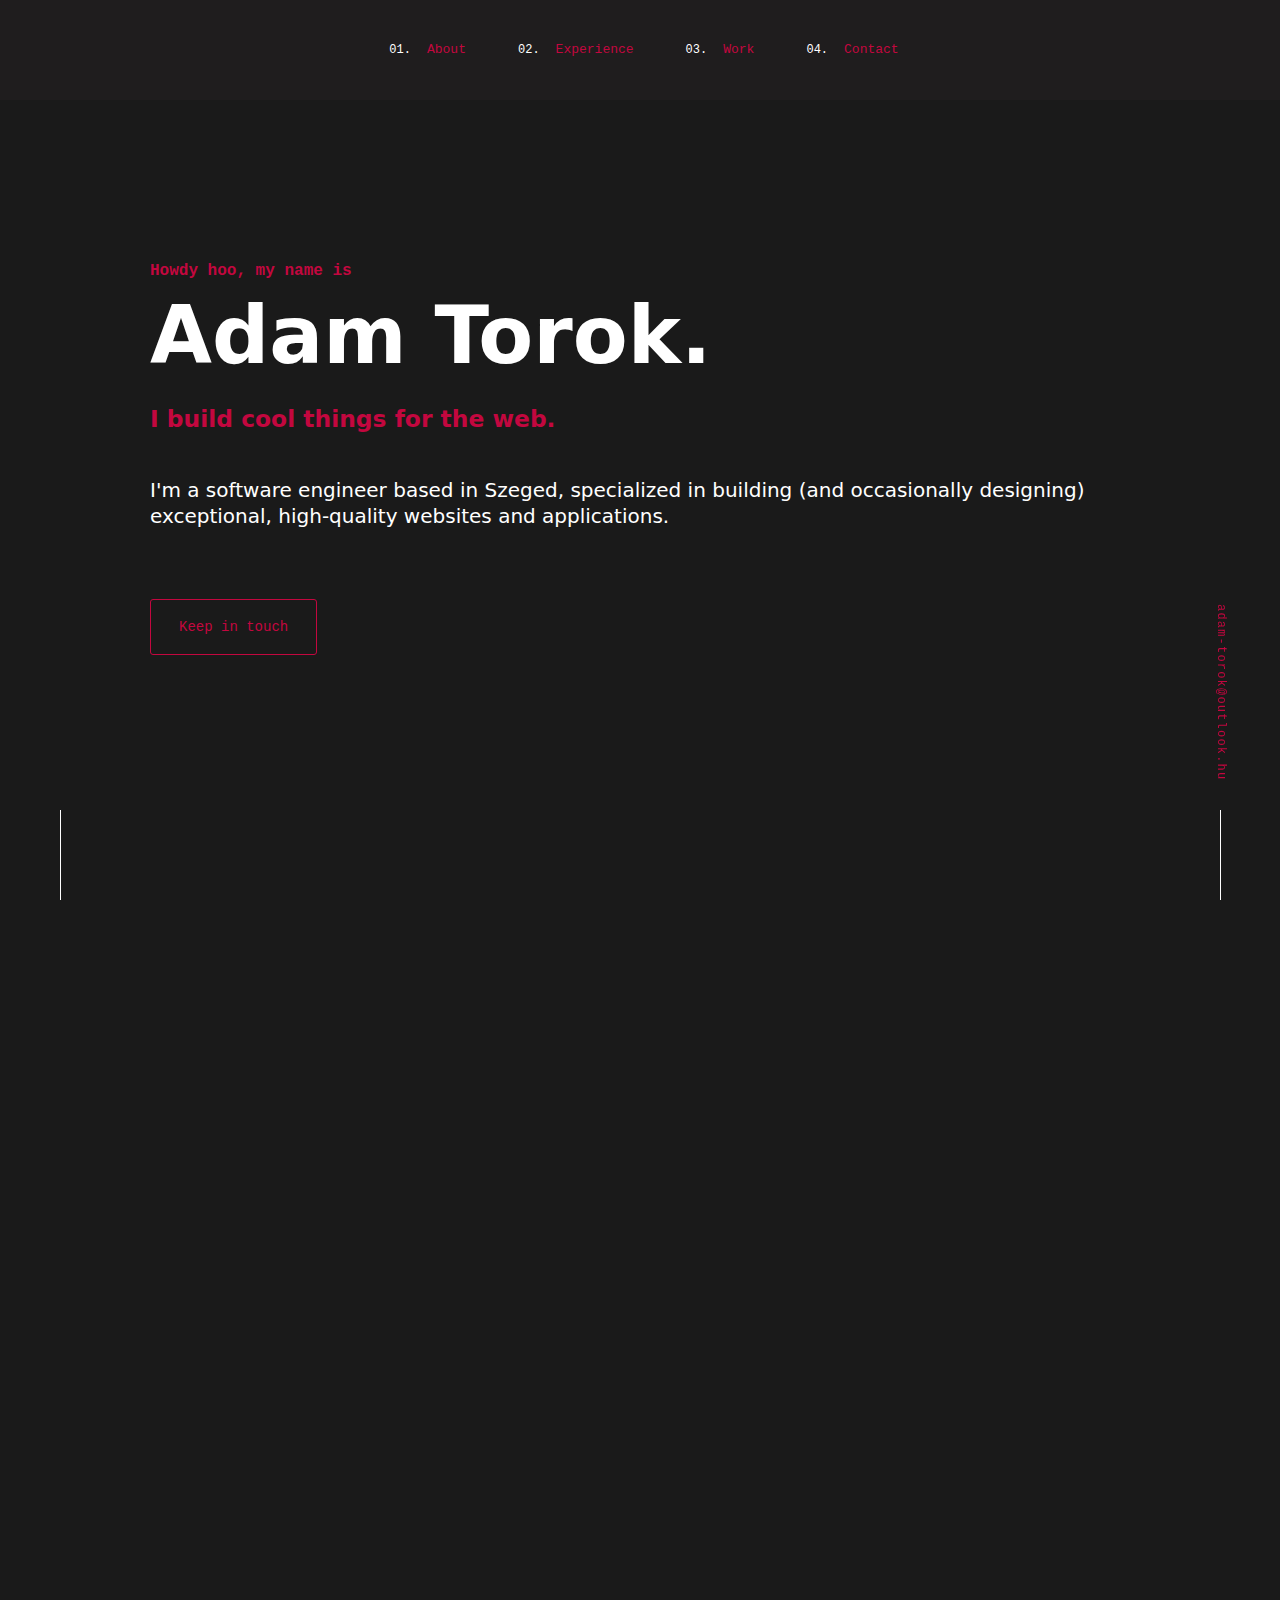
==== commit 8a7639cb: "Refreshing portfolio" ====
--- a/index.html
+++ b/index.html
@@ -83,22 +83,19 @@
     <main class="main">
       <div orientation="right" class="email_side">
         <div class="email__side-link">
-          <a class="email__side-link-link" href="">adamtorok@outlook.hu</a>
+          <a class="email__side-link-link" href="">adam-torok@outlook.hu</a>
         </div>
       </div>
       <div orientation="left" class="social_side">
         <ul class="social__side-list">
-          <a class="social__side-link-link" href=""
+          <a target="_blank" class="social__side-link-link" href="https://github.com/adam-torok?tab=repositories"
             ><i class="fab fa-github fa-1x"></i
           ></a>
-          <a class="social__side-link-link" href=""
+          <a target="_blank" class="social__side-link-link" href="https://www.facebook.com/adam.torok.12/"
             ><i class="fab fa-facebook fa-1x"></i
           ></a>
-          <a class="social__side-link-link" href=""
+          <a target="_blank" class="social__side-link-link" href="https://www.linkedin.com/in/adamtorok99/"
             ><i class="fab fa-linkedin fa-1x"></i
-          ></a>
-          <a class="social__side-link-link" href=""
-            ><i class="fab fa-codepen fa-1x"></i
           ></a>
         </ul>
       </div>
@@ -117,7 +114,7 @@
         <div data-aos="fade-up" class="about__first">
           <h3 class="about__firstHeading">About Me</h3>
           <div class="about__introduce">
-            Hello! I'm Adam, a software engineer based in Szeged, MA who enjoys
+            Hello! I'm Adam, a software engineer based in Szeged, who enjoys
             building things that live on the internet. I develop exceptional
             websites and web apps that provide intuitive, pixel-perfect user
             interfaces with efficient and modern backends.
@@ -126,13 +123,15 @@
           <p>Some tools I've been working with recently</p>
           <ul class="about__skills">
             <li>HTML & (S)CSS</li>
+            <li>Vue 2</li>
+            <li>Laravel</li>
             <li>jQuery</li>
             <li>PHP</li>
             <li>GIT</li>
           </ul>
         </div>
         <div data-aos="fade-up" class="about__first_img">
-          <img src="me.jpg" alt="" />
+          <img src="images/me.jpg" alt="My beatiful face" />
         </div>
       </section>
       <section data-aos="fade-right" id="exp" class="jobs__first_section">
@@ -145,25 +144,15 @@
         </h3>
         <div class="jobs__introduce">
           <h4>
-            <span>Front End Engineer</span>
+            <span>Freelancing</span>
             <span class="jobs__workPlace">
               <span>&nbsp;@&nbsp;</span>
-              <a href="https://www.boldicenter.com/index.php" target="_blank"
-                >BoldiCenter</a
+              <a href="" target="_blank"
+                >Home </a
               >
             </span>
           </h4>
-          <h5>Dec 2019 - Present</h5>
-          <div class="jobs__explain">
-            <ul>
-              <li>
-                Fixing the bugs of the front-end of the page, refactor it to a
-                cleaner codebase.
-              </li>
-              <li>Designed and coded the user interface of the web app</li>
-              <li>Solved several problems, and made a cleander interface</li>
-            </ul>
-          </div>
+          
         </div>
 
         <div class="jobs__introduce">
@@ -223,15 +212,10 @@
         <div class="projects__featured">
           <div class="featured">
             <h4>Featured Project</h4>
-            <h5>myMusic</h5>
+            <h5>Evil Wizard's landing page</h5>
             <div class="featured__description">
               <p>
-                myMusic was a school project that I had to create by the end of
-                the current semester.
-              </p>
-              <p>
-                Basically it is a media service provider where you can upload
-                your own music.
+                Evil Wizard is a pixelart slash and dash game made by the awesome team of RubberDuckGames
               </p>
             </div>
             <ul>
@@ -241,9 +225,9 @@
               <li>CSS3</li>
             </ul>
           </div>
-          <a class="featured__img" href="#">
+          <a class="featured__img" href="http://rubberduck.games/">
             <div class="img_container">
-              <img src="mymusic.png" alt="" />
+              <img src="images/rubberduck.png" alt="RubberDuckGames landing page" />
             </div>
           </a>
         </div>
@@ -269,7 +253,7 @@
             href="https://www.innowa.hu/index.html"
           >
             <div class="img_container">
-              <img src="innowa.png" alt="" />
+              <img src="images/innowa.png" alt="Innowas's landing page" />
             </div>
           </a>
         </div>
@@ -292,7 +276,35 @@
           </div>
           <a class="featured__img" href="https://www.gardrobom.com/index.php">
             <div class="img_container">
-              <img src="gardrobom.png" alt="" />
+              <img src="images/gardrobom.png" alt="Gardrobom's webshop" />
+            </div>
+          </a>
+        </div>
+        <div class="projects__featured">
+          <div class="featured left">
+            <h4>Featured Project</h4>
+            <h5>Cardmeee</h5>
+            <div class="featured__description">
+              <p>
+                A football card builder site, based in Hungary.
+                You can create your own football cards that you can buy for any occasion.
+                Perfect gift for christmas, birthdays
+              </p>
+            </div>
+            <ul class="ulleft">
+              <li>jQuery</li>
+              <li>PHP</li>
+              <li>Opencart</li>
+              <li>HTML5</li>
+              <li>CSS3</li>
+            </ul>
+          </div>
+          <a
+            class="featured__img featured__img-left"
+            href="https://www.cardmeee.com/index.php?route=common/home"
+          >
+            <div class="img_container">
+              <img src="images/cardmee.png" alt="Cardmeee's landing page" />
             </div>
           </a>
         </div>
--- a/main.css
+++ b/main.css
@@ -12,7 +12,7 @@
   width: 100%;
   min-height: 100%;
   -webkit-font-smoothing: antialiased;
-  background-color: #2f2d2e;
+  background-color: #1a1a1a;
   color: white;
   line-height: 1.3;
   font-family: Calibre, "San Francisco", "SF Pro Text", -apple-system, system-ui, BlinkMacSystemFont, Roboto, "Helvetica Neue", "Segoe UI", Arial, sans-serif;
@@ -29,12 +29,12 @@
   color: inherit;
   position: relative;
   cursor: pointer;
-  color:#99c24d;
+  color:#C3073F;
   text-decoration: none;
   transition: all 0.25s cubic-bezier(0.645, 0.045, 0.355, 1) 0s;
 }
 a:hover{
-  color: #99c24d;
+  color: #C3073F;
 }
 .main{
   max-width: 1600px;
@@ -53,7 +53,7 @@
   box-shadow: rgba(2, 12, 27, 0.7) 0px 10px 30px -10px;
   position: fixed;
   top: 0px;
-  background-color: #2f2d2e;
+  background-color: #1f1d1e;
   z-index: 11;
   width: 100%;
   height: 100px;
@@ -125,7 +125,7 @@
   font-family: "SF Mono", "Fira Code", "Fira Mono", "Roboto Mono", "Lucida Console", Monaco, monospace;
   font-size: 12px;
   letter-spacing: 0.1em;
-  color: #99c24d;
+  color: #C3073F;
   text-decoration: none;
   -webkit-writing-mode: vertical-rl;
   writing-mode: vertical-rl;
@@ -169,7 +169,7 @@
 /* ICONS */
 
 .fab{
-  color:#99c24d;
+  color:#C3073F;
   padding:15px;
 }
 .fab:hover{
@@ -191,21 +191,21 @@
   padding: 50px 0px;
 }
 .main__first_section h1{
-  color:#99c24d;
+  color:#C3073F;
   font-size: 16px;
   font-family: "SF Mono", "Fira Code", "Fira Mono", "Roboto Mono", "Lucida Console", Monaco, monospace;
 }
 .main__first_section h2{
   font-size: 80px;
-  color: color: white;
+  color: white;
   line-height: 1.1;
   margin: 0px;
 }
 .main__first_section h3{
-  color: #99c24d;
+  color: #C3073F;
 }
 .main__button{
-  color: #99c24d;
+  color: #C3073F;
   background-color: transparent;
   font-size: 14px;
   font-family: "SF Mono", "Fira Code", "Fira Mono", "Roboto Mono", "Lucida Console", Monaco, monospace;
@@ -214,7 +214,7 @@
   margin-top: 50px;
   border-width: 1px;
   border-style: solid;
-  border-color: #99c24d;
+  border-color: #C3073F;
   border-image: initial;
   border-radius: 3px;
   padding: 1.25rem 1.75rem;
@@ -222,7 +222,7 @@
   transition: all 0.25s cubic-bezier(0.645, 0.045, 0.355, 1) 0s;
 }
 .main__button:hover{
-  color: #99c24d;
+  color: #C3073F;
 }
 
 
@@ -256,7 +256,7 @@
   margin-right: 10px;
   font-family: "SF Mono", "Fira Code", "Fira Mono", "Roboto Mono", "Lucida Console", Monaco, monospace;
   font-weight: normal;
-  color: #99c24d;
+  color: #C3073F;
   font-size: 20px;
   position: relative;
   bottom: -6px;
@@ -266,7 +266,7 @@
   display: block;
   height: 1px;
   width: 300px;
-  background-color: #99c24d;
+  background-color: #C3073F;
   position: relative;
   top: -0;
   margin-left: 20px;
@@ -286,14 +286,14 @@
   padding-left: 20px;
   font-family: "SF Mono", "Fira Code", "Fira Mono", "Roboto Mono", "Lucida Console", Monaco, monospace;
   font-size: 13px;
-  color: #99c24d;
+  color: #C3073F;
 }
 .about__skills li::before{
   content: "▹";
   position: absolute;
   left: 0px;
   top: 3px;
-  color: #99c24d;
+  color: #C3073F;
   font-size: 14px;
   line-height: 12px;
 }
@@ -320,7 +320,7 @@
   box-shadow: rgba(2, 12, 27, 0.7) 0px 10px 30px -15px;
   width: 100%;
   position: relative;
-  background-color: #99c24d;
+  background-color: #C3073F;
   margin-left: -20px;
   transition: all 0.25s cubic-bezier(0.645, 0.045, 0.355, 1) 0s;
   border-radius: 3px;
@@ -344,7 +344,7 @@
 
 .jobs__first_section h2{
   font-size: 80px;
-  color: color: white;
+  color: white;
   line-height: 1.1;
   margin: 0px;
 }
@@ -373,7 +373,7 @@
   margin-right: 10px;
   font-family: "SF Mono", "Fira Code", "Fira Mono", "Roboto Mono", "Lucida Console", Monaco, monospace;
   font-weight: normal;
-  color: #99c24d;
+  color: #C3073F;
   font-size: 20px;
   position: relative;
   bottom: -6px;
@@ -383,7 +383,7 @@
   display: block;
   height: 1px;
   width: 300px;
-  background-color: #99c24d;
+  background-color: #C3073F;
   position: relative;
   top: -0;
   margin-left: 20px;
@@ -411,14 +411,14 @@
 
 }
 .jobs__workPlace{
-  color: #99c24d;
+  color: #C3073F;
 }
 .jobs__workPlace a{
   display: inline-block;
   text-decoration-skip-ink: auto;
   position: relative;
   cursor: pointer;
-  color: #99c24d;
+  color: #C3073F;
   text-decoration: none;
   transition: all 0.25s cubic-bezier(0.645, 0.045, 0.355, 1) 0s;
 }
@@ -436,7 +436,7 @@
 .jobs__explain ul li::before{
   content: "▹";
   left: 13px;
-  color: #99c24d;
+  color: #C3073F;
   font-size: 14px;
   padding-left: 0.3rem;
   padding: 5px;
@@ -471,7 +471,7 @@
   margin-right: 10px;
   font-family: "SF Mono", "Fira Code", "Fira Mono", "Roboto Mono", "Lucida Console", Monaco, monospace;
   font-weight: normal;
-  color: #99c24d;
+  color: #C3073F;
   font-size: 20px;
   position: relative;
   bottom: -6px;
@@ -481,7 +481,7 @@
   display: block;
   height: 1px;
   width: 300px;
-  background-color: #99c24d;
+  background-color: #C3073F;
   position: relative;
   top: -0;
   margin-left: 20px;
@@ -507,7 +507,7 @@
 .featured h4{
   font-size: 13px;
   font-weight: normal;
-  color: #99c24d;
+  color: #C3073F;
   font-family: "SF Mono", "Fira Code", "Fira Mono", "Roboto Mono", "Lucida Console", Monaco, monospace;
   margin-top: 10px;
   padding-top: 0px;
@@ -530,7 +530,7 @@
 .featured li{
   font-family: "SF Mono", "Fira Code", "Fira Mono", "Roboto Mono", "Lucida Console", Monaco, monospace;
   font-size: 13px;
-  color: #99c24d;
+  color: #C3073F;
   margin-right: 20px;
   margin-bottom: 7px;
   white-space: nowrap;
@@ -539,7 +539,7 @@
   box-shadow: rgba(2, 12, 27, 0.7) 0px 10px 30px -15px;
   position: relative;
   z-index: 2;
-  background-color: #605C4E;
+  background-color: #C42E40;
   color: white;
   font-size: 18px;
   transition: all 0.25s cubic-bezier(0.645, 0.045, 0.355, 1) 0s;
@@ -616,7 +616,7 @@
   width: 100%;
   white-space: nowrap;
   display: block;
-  color: #99c24d;
+  color: #C3073F;
   font-size: 16px;
   font-family: "SF Mono", "Fira Code", "Fira Mono", "Roboto Mono", "Lucida Console", Monaco, monospace;
   font-weight: normal;
@@ -630,7 +630,7 @@
   margin-right: 10px;
   font-family: "SF Mono", "Fira Code", "Fira Mono", "Roboto Mono", "Lucida Console", Monaco, monospace;
   font-weight: normal;
-  color: #99c24d;
+  color: #C3073F;
   font-size: 20px;
   position: relative;
 }
@@ -645,12 +645,15 @@
   -webkit-box-align: center;
   align-items: center;
   flex-direction: column;
-  background-color: #605C4E;
-  color: #99c24d;
+  background-color: #C42E40;
+  color: white;
   text-align: center;
   height: auto;
   min-height: 61px;
   padding: 15px;
+}
+.footer>a{
+  color: white!important;
 }
 .hamburger{
 -webkit-box-pack: center;
@@ -750,7 +753,7 @@
     -webkit-box-align: center;
     align-items: center;
     flex-direction: column;
-    background-color:#605C4E;
+    background-color:#C42E40;
     width: 50vw;
     height: 100%;
     position: relative;
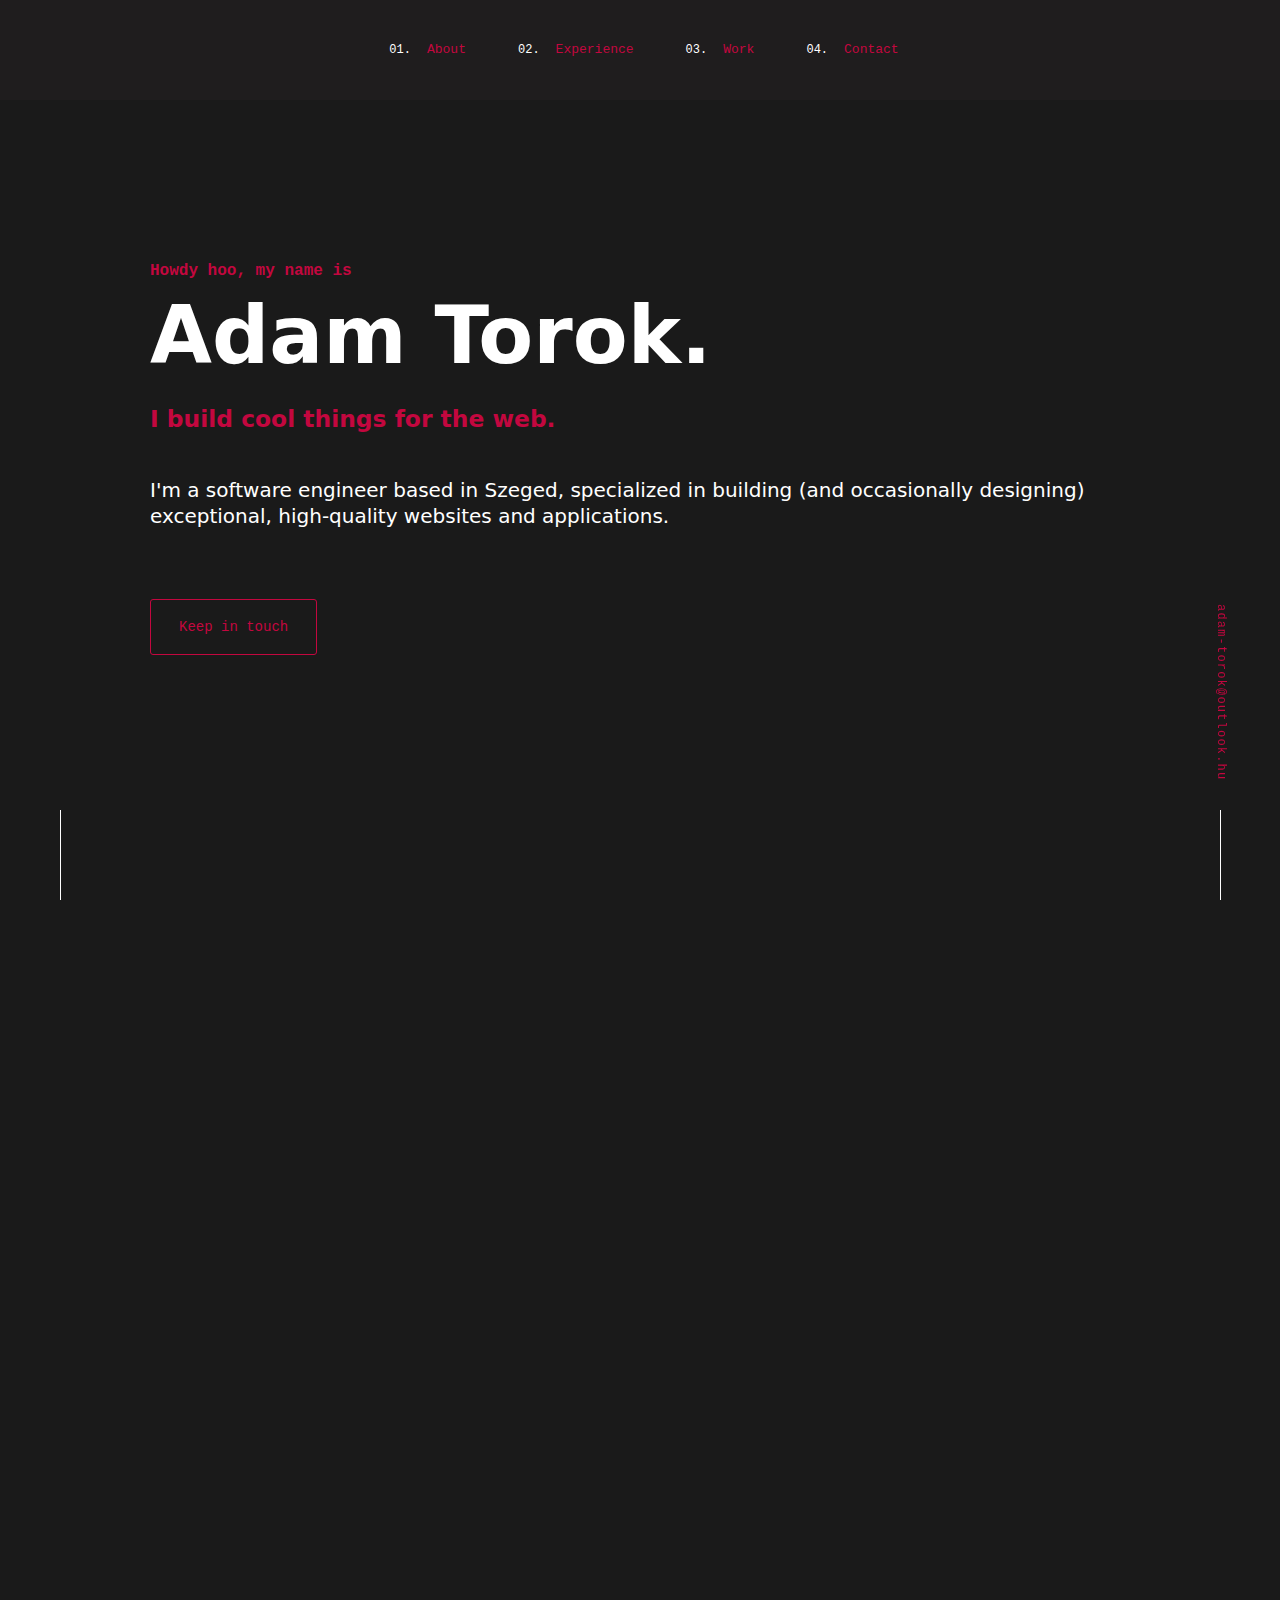
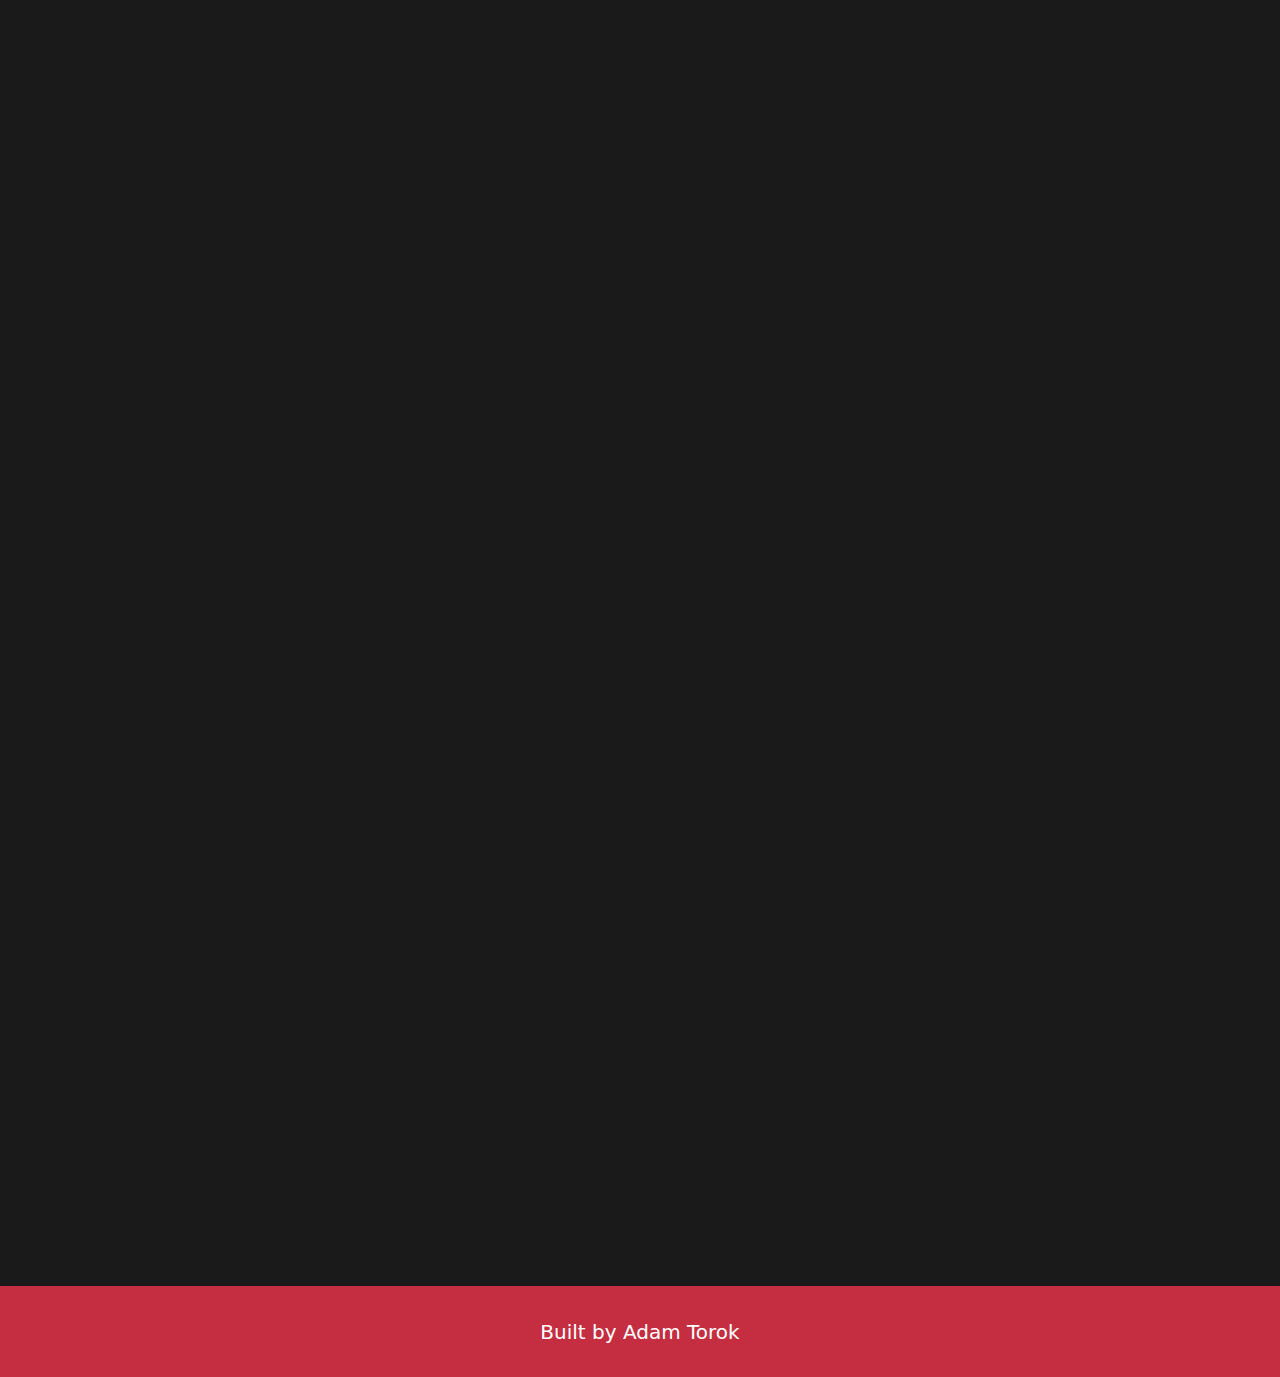
==== commit c9966db7: "Adding color fixes" ====
--- a/index.html
+++ b/index.html
@@ -25,8 +25,8 @@
       src="https://cdnjs.cloudflare.com/ajax/libs/aos/2.3.4/aos.js"
       charset="utf-8"
     ></script>
+    <link rel="stylesheet" href="https://cdnjs.cloudflare.com/ajax/libs/animate.css/3.5.0/animate.min.css">
     <link rel="stylesheet" href="main.css" />
-    <link rel="stylesheet" href="animate.css" />
     <title>Adam Torok || Web Developer</title>
   </head>
   <body oncontextmenu="return false">
@@ -323,8 +323,8 @@
       </section>
     </main>
     <footer>
-      <a href="https://github.com/adam-torok">
-        <div>Built by Adam Torok</div>
+      <a style="color:white" href="https://github.com/adam-torok">
+        Built by Adam Torok
       </a>
     </footer>
     <script type="text/javascript">
--- a/main.css
+++ b/main.css
@@ -788,6 +788,9 @@
 }
 /* MEDIA Q */
 @media (max-width:30em){
+  a{
+    color: white!important;
+  }
   .hamburger{
     display: flex;
     margin-right: 15px;
@@ -882,7 +885,6 @@
   .main{
     padding: 0px 25px;
     padding-top: 0px;
-    width: 100vw;
     padding-bottom: 0px;
   }
   .nav__links{
@@ -891,4 +893,8 @@
   body{
     font-size: 18px;
   }
-}
+
+  .contact h4{
+    font-size: 40px;
+  }
+}
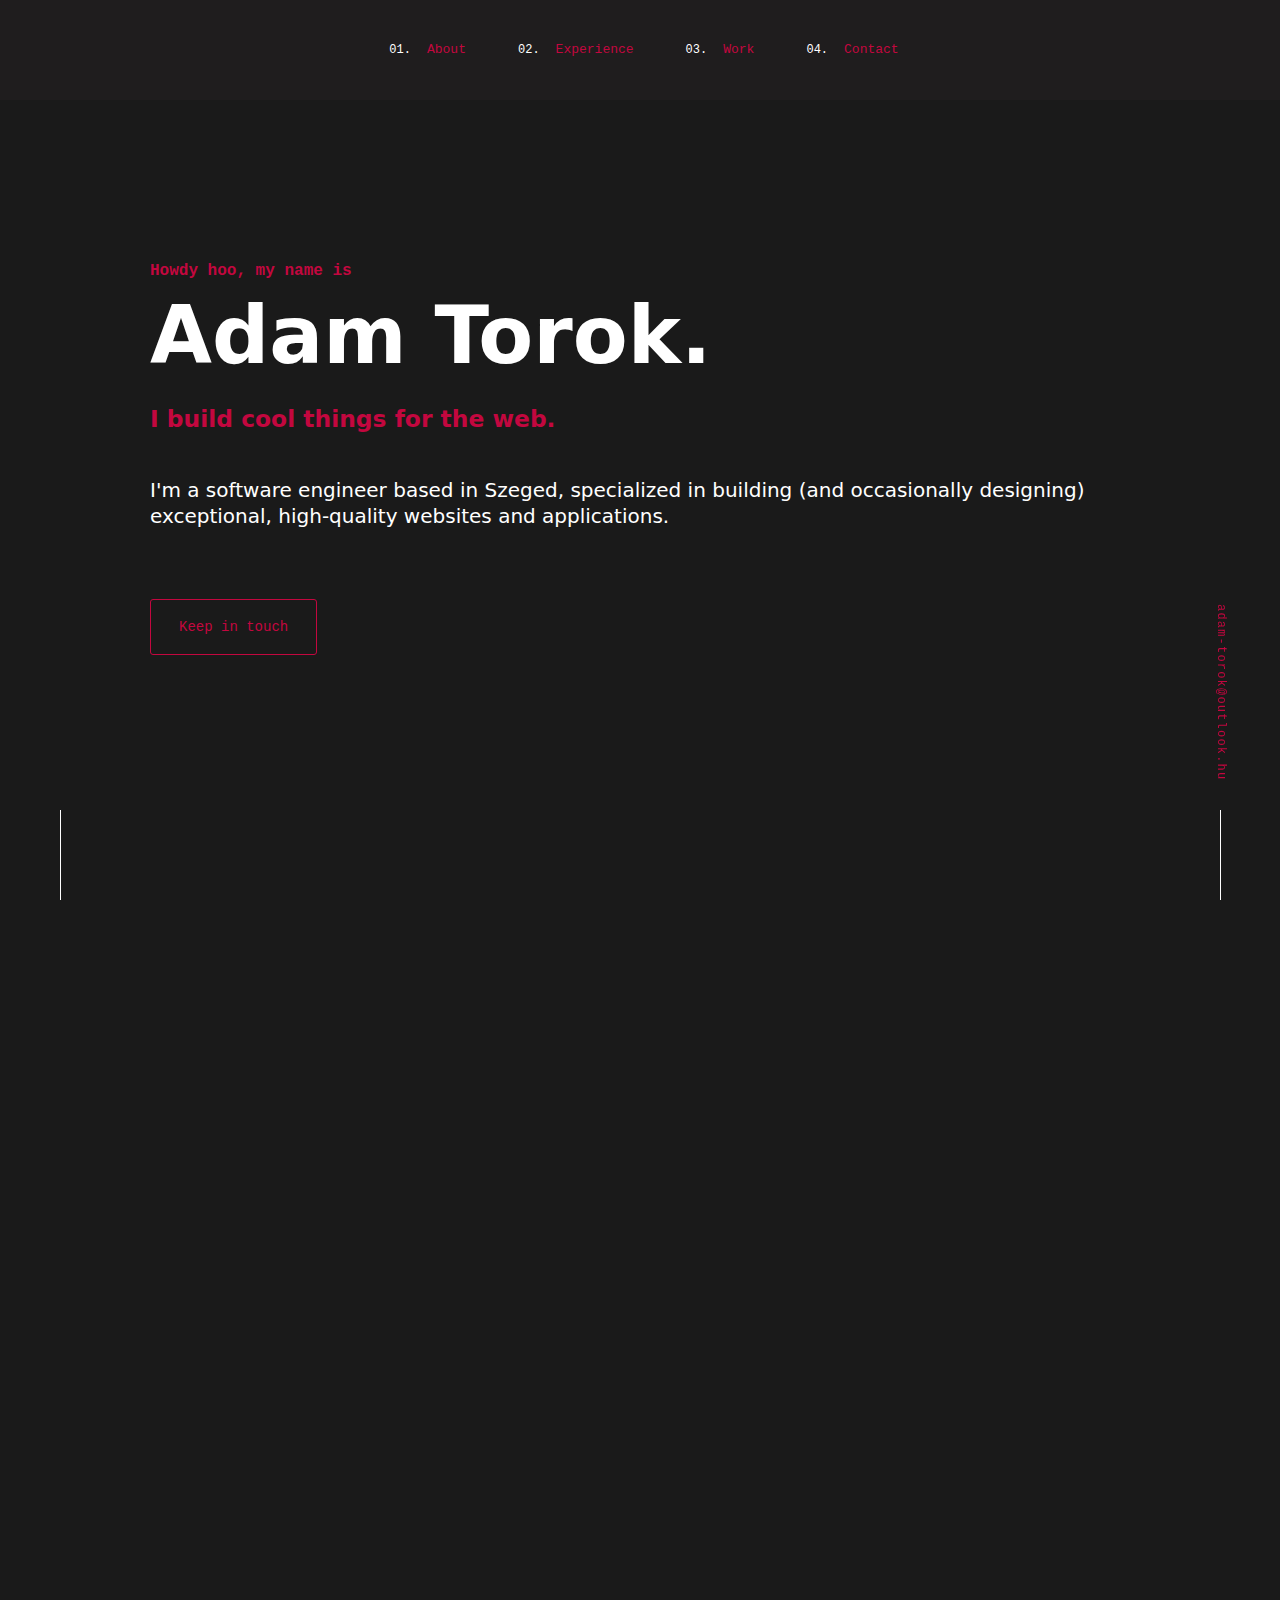
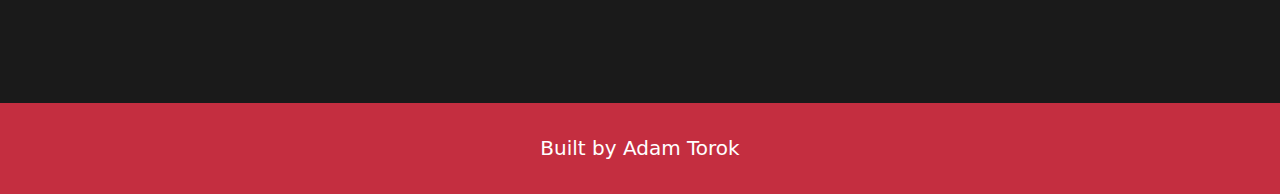
==== commit 78887f18: "Adding anita's landing" ====
--- a/index.html
+++ b/index.html
@@ -210,6 +210,30 @@
           Projects
         </h3>
         <div class="projects__featured">
+          <div class="featured left">
+            <h4>Featured Project</h4>
+            <h5>Lehota Nails</h5>
+            <div class="featured__description">
+              <p>
+                A local Nails Artist's landing page that shows her current works and informations about her crafts
+              </p>
+            </div>
+            <ul class="ulleft">
+              <li>jQuery</li>
+              <li>HTML5</li>
+              <li>CSS3</li>
+            </ul>
+          </div>
+          <a
+            class="featured__img featured__img-left"
+            href="http://www.lehotanails.probaljaki.hu/"
+          >
+            <div class="img_container">
+              <img src="images/anita.png" alt="Anita's landing page" />
+            </div>
+          </a>
+        </div>
+        <div class="projects__featured">
           <div class="featured">
             <h4>Featured Project</h4>
             <h5>Evil Wizard's landing page</h5>
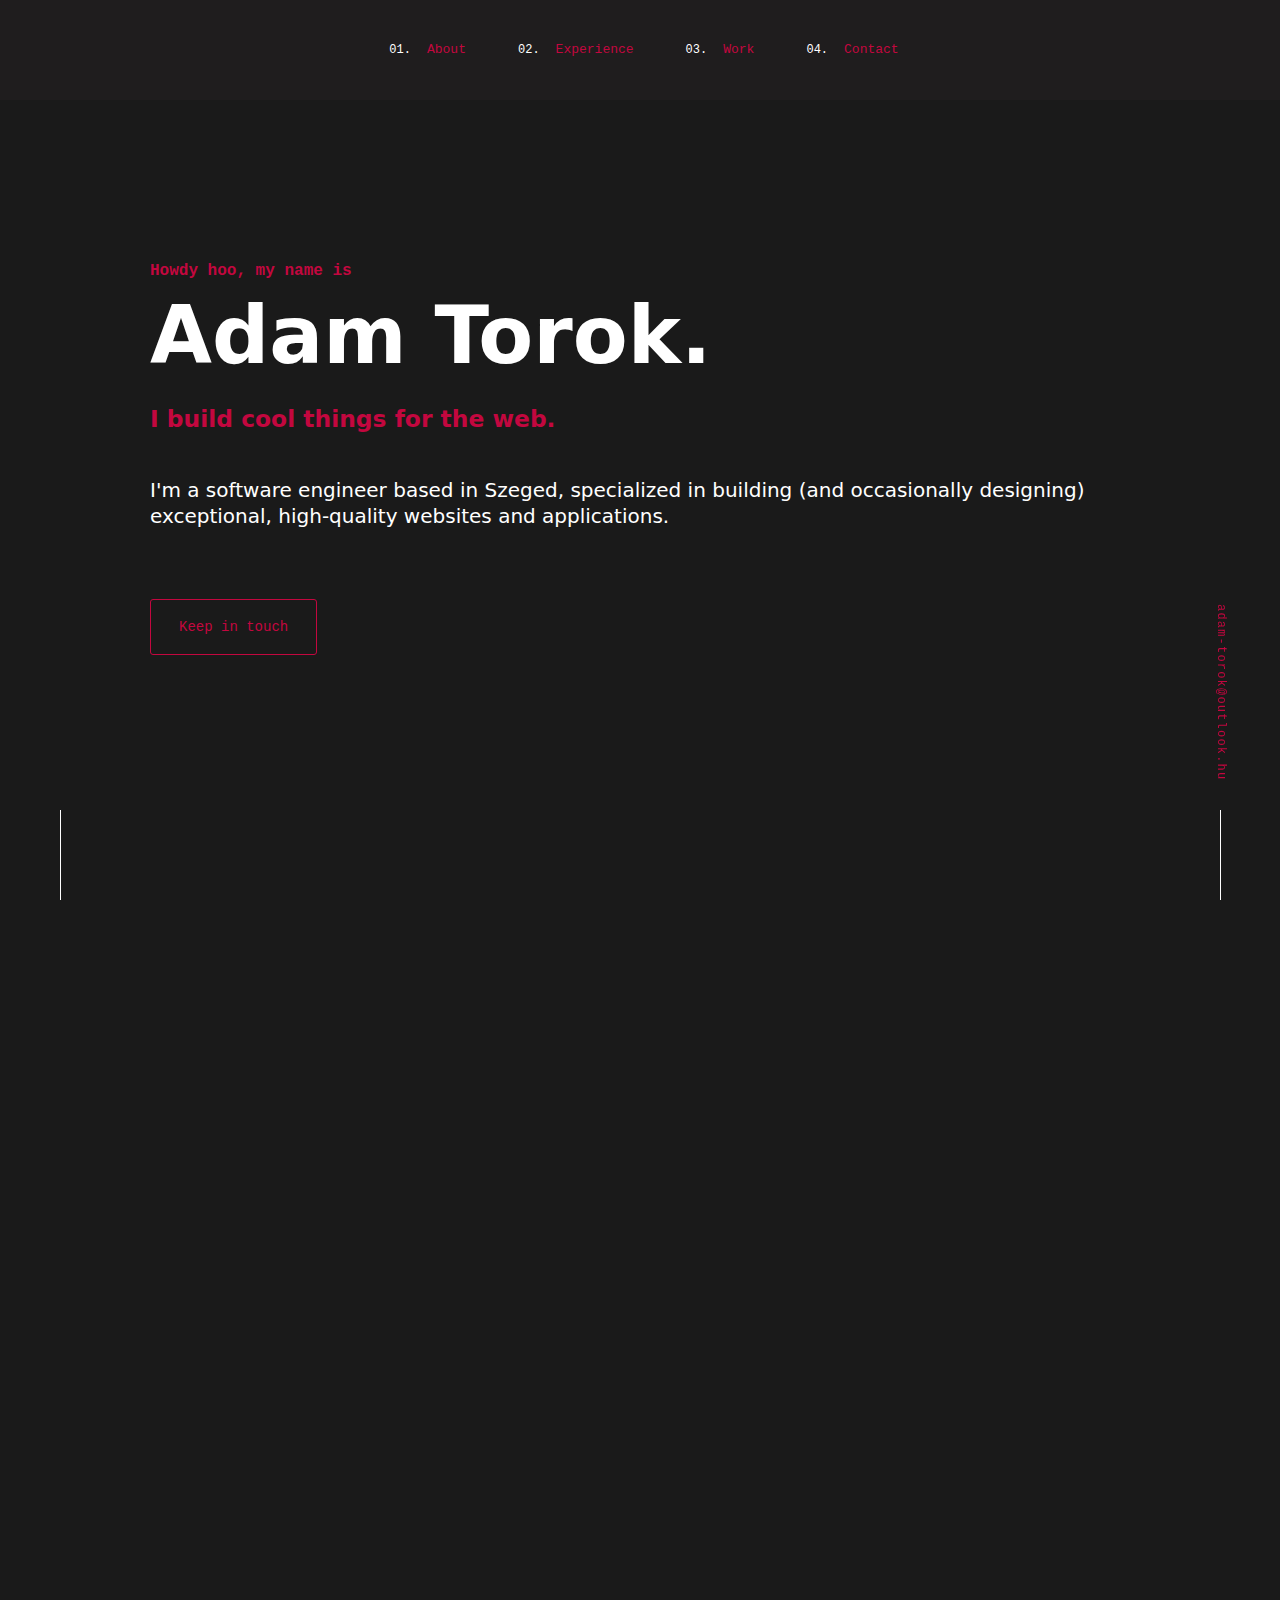
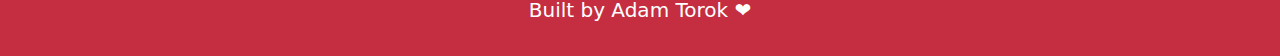
==== commit 78a6cf2b: "Adding some changes" ====
--- a/index.html
+++ b/index.html
@@ -115,7 +115,11 @@
           <h3 class="about__firstHeading">About Me</h3>
           <div class="about__introduce">
             Hello! I'm Adam, a software engineer based in Szeged, who enjoys
-            building things that live on the internet. I develop exceptional
+            building things that live on the internet.
+            <br>
+            I've studied software engineering in Szeged, for 2 years.
+            <br>
+            I develop exceptional
             websites and web apps that provide intuitive, pixel-perfect user
             interfaces with efficient and modern backends.
           </div>
@@ -152,50 +156,17 @@
               >
             </span>
           </h4>
-          
-        </div>
-
-        <div class="jobs__introduce">
-          <h4>
-            <span>Co-op Front End Developer</span>
-            <span class="jobs__workPlace">
-              <span>&nbsp;@&nbsp;</span>
-              <a href="https://www.gardrobom.com/index.php" target="_blank"
-                >Gardrobom.com</a
-              >
-            </span>
-          </h4>
-          <h5>Sept 2019 - Jan 2020</h5>
+          <h5>Sept 2019 - Jan 2021</h5>
           <div class="jobs__explain">
             <ul>
               <li>
-                Built the base of the webshop, the project was built in Shopify.
-              </li>
-              <li>I designed the user interface of the webpage.</li>
+                I started to work online - , from creating basic webpages / landing pages to webshops
+              </li>
               <li>
-                Made several changes in the back-end to achive deferent goals.
-              </li>
-            </ul>
-          </div>
-        </div>
-
-        <div class="jobs__introduce">
-          <h4>
-            <span>Front End Developer</span>
-            <span class="jobs__workPlace">
-              <span>&nbsp;@&nbsp;</span>
-              <a href="https://www.innowa.hu/index.html" target="_blank"
-                >innowa.com</a
-              >
-            </span>
-          </h4>
-          <h5>March 2019 - Aug 2019</h5>
-          <div class="jobs__explain">
-            <ul>
-              <li>Implemented a mailing system using PHP</li>
-              <li>Built the interface with HTML and CSS</li>
+                I'm constantly learning new technologies, tring to keep up with the flow
+              </li>
               <li>
-                Used different libraries to make smooth and nice animations.
+                My goal is to satisfy my clients with exceptional work ethic.
               </li>
             </ul>
           </div>
@@ -207,39 +178,46 @@
           data-aos-duration="3000"
           class="projects__firstHeading"
         >
-          Projects
+          Projects I'm proud of
         </h3>
-        <div class="projects__featured">
+        <small>All of my projects are available in public my GitHub repository</small>
+        <br>
+        <div data-aos="fade-right"
+        data-aos-duration="3000"  class="projects__featured">
           <div class="featured left">
             <h4>Featured Project</h4>
-            <h5>Lehota Nails</h5>
-            <div class="featured__description">
-              <p>
-                A local Nails Artist's landing page that shows her current works and informations about her crafts
+            <h5>Trade</h5>
+            <div class="featured__description">
+              <p>
+                `Trade` is my personal project that im currently building with Laravel, basically I started the project to learn Laravel, but it is growing nicely.
+                If you are interested in the codebase, please click on the image!
               </p>
             </div>
             <ul class="ulleft">
-              <li>jQuery</li>
+              <li>Vue2</li>
+              <li>Laravel</li>
               <li>HTML5</li>
               <li>CSS3</li>
             </ul>
           </div>
           <a
             class="featured__img featured__img-left"
-            href="http://www.lehotanails.probaljaki.hu/"
+            target="_blank"
+            href="https://github.com/adam-torok/trade/"
           >
             <div class="img_container">
-              <img src="images/anita.png" alt="Anita's landing page" />
-            </div>
-          </a>
-        </div>
-        <div class="projects__featured">
+              <img src="images/trader.png" alt="Trader's landing page" />
+            </div>
+          </a>
+        </div>
+        <div data-aos="fade-left"
+        data-aos-duration="3000" class="projects__featured"> 
           <div class="featured">
             <h4>Featured Project</h4>
             <h5>Evil Wizard's landing page</h5>
             <div class="featured__description">
               <p>
-                Evil Wizard is a pixelart slash and dash game made by the awesome team of RubberDuckGames
+                Evil Wizard is a pixelart slash and dash game made by the awesome team of RubberDuckGames! Check them out and download their Demo!
               </p>
             </div>
             <ul>
@@ -255,7 +233,8 @@
             </div>
           </a>
         </div>
-        <div class="projects__featured">
+        <div data-aos="fade-right"
+        data-aos-duration="3000" class="projects__featured">
           <div class="featured left">
             <h4>Featured Project</h4>
             <h5>innowa</h5>
@@ -281,21 +260,22 @@
             </div>
           </a>
         </div>
-        <div class="projects__featured">
+        <div data-aos="fade-left"
+        data-aos-duration="3000" class="projects__featured">
           <div class="featured">
             <h4>Featured Project</h4>
             <h5>Gardrobom</h5>
             <div class="featured__description">
               <p>
-                A basic webshop, where you can buy different clothes. Made in
-                Shopify
+                A basic webshop, my first job using OC. In Gardrobom, you can buy different clothes mainly for woman. Take a quick look, if you're interested! Made with
+                Opencart
               </p>
             </div>
             <ul>
               <li>PHP</li>
               <li>HTML5</li>
               <li>CSS3</li>
-              <li>Shopify</li>
+              <li>Opencart</li>
             </ul>
           </div>
           <a class="featured__img" href="https://www.gardrobom.com/index.php">
@@ -304,7 +284,8 @@
             </div>
           </a>
         </div>
-        <div class="projects__featured">
+        <div data-aos="fade-right"
+        data-aos-duration="3000" class="projects__featured">
           <div class="featured left">
             <h4>Featured Project</h4>
             <h5>Cardmeee</h5>
@@ -312,7 +293,7 @@
               <p>
                 A football card builder site, based in Hungary.
                 You can create your own football cards that you can buy for any occasion.
-                Perfect gift for christmas, birthdays
+                Perfect gift for christmas, birthdays.
               </p>
             </div>
             <ul class="ulleft">
@@ -337,8 +318,7 @@
         <h3 data-aos="fade-right" data-aos-duration="3000">What's Next?</h3>
         <h4>Get In Touch</h4>
         <div>
-          Although I'm not currently looking for freelance opportunities, my
-          inbox is always open. Whether for a potential project or just to say
+          Send me an email, for a potential project or just to say
           hi, I'll try my best to answer your email!
         </div>
         <a class="main__button" href="mailto:adam-torok@outlook.hu"
@@ -348,7 +328,7 @@
     </main>
     <footer>
       <a style="color:white" href="https://github.com/adam-torok">
-        Built by Adam Torok
+        Built by Adam Torok ❤
       </a>
     </footer>
     <script type="text/javascript">
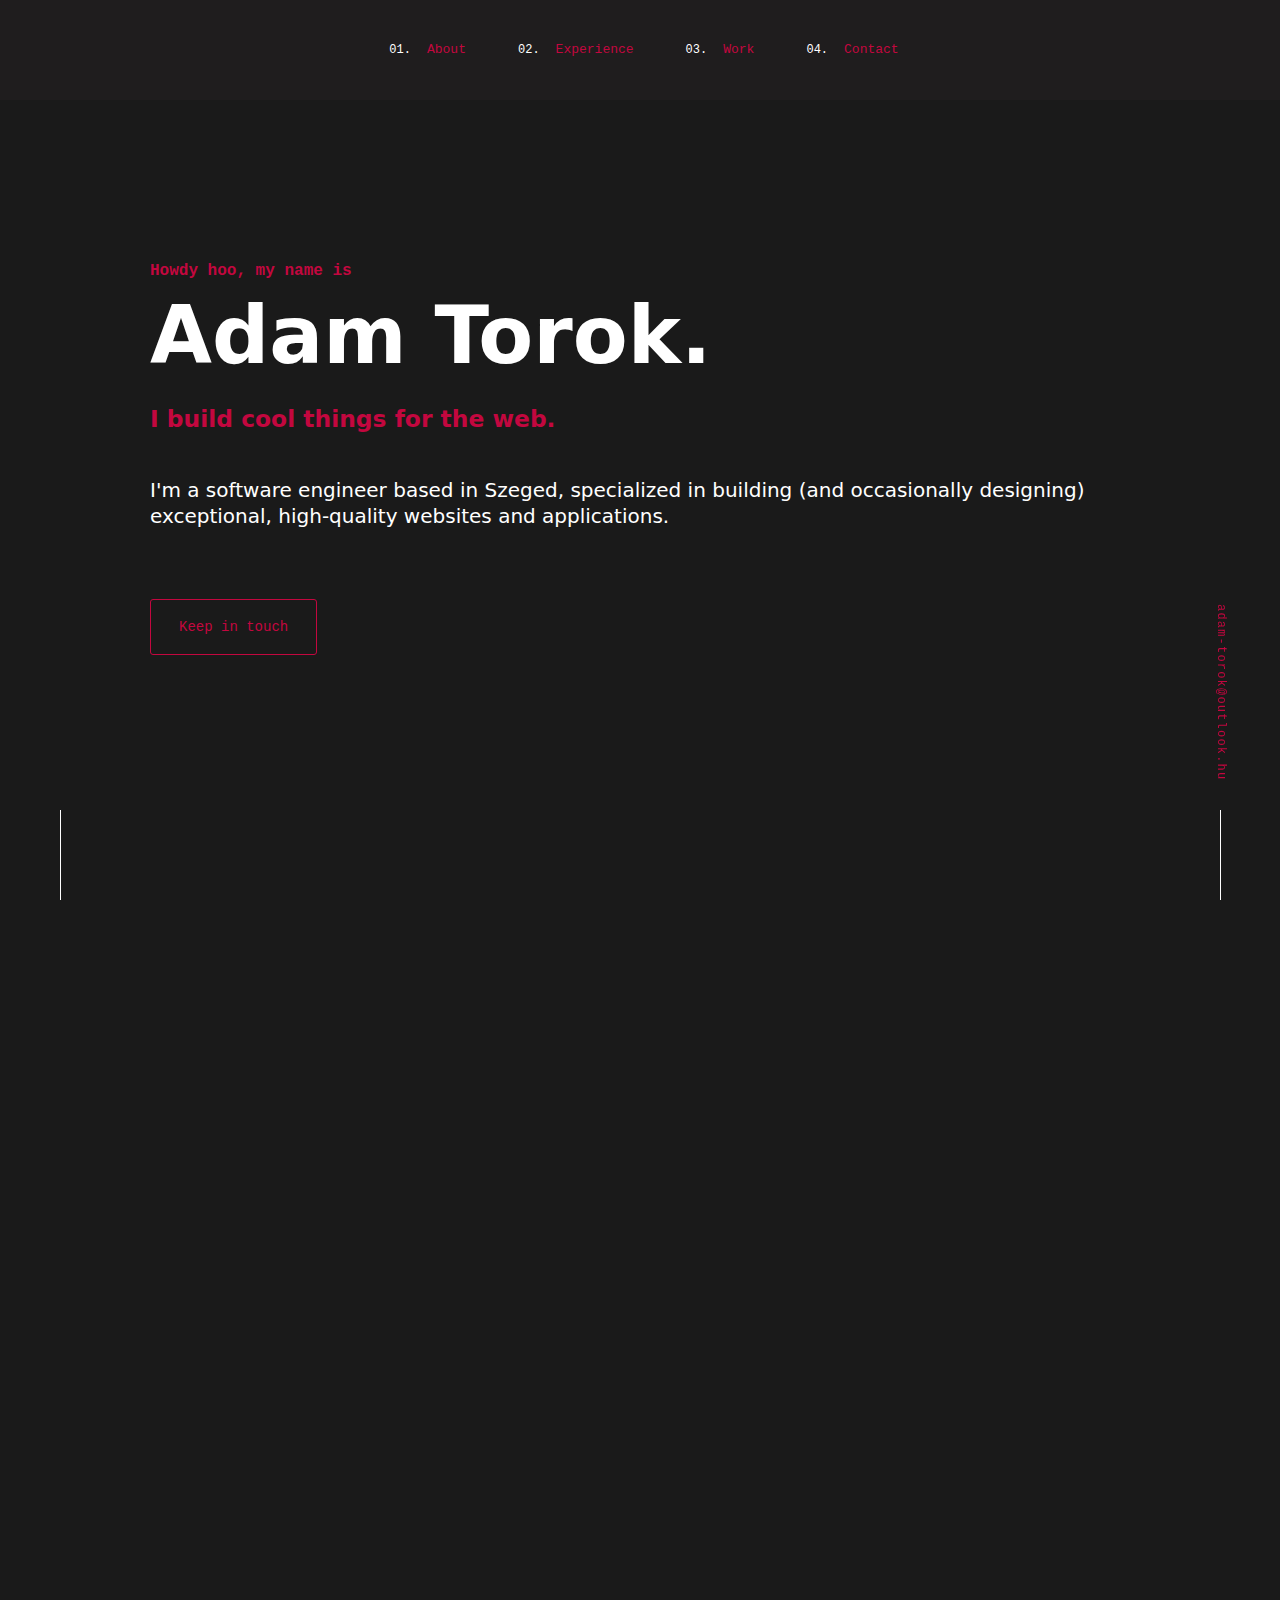
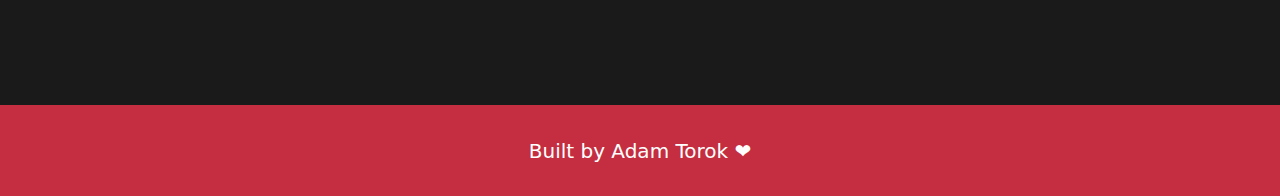
==== commit 8de8b663: "Update index.html" ====
--- a/index.html
+++ b/index.html
@@ -288,28 +288,30 @@
         data-aos-duration="3000" class="projects__featured">
           <div class="featured left">
             <h4>Featured Project</h4>
-            <h5>Cardmeee</h5>
-            <div class="featured__description">
-              <p>
-                A football card builder site, based in Hungary.
-                You can create your own football cards that you can buy for any occasion.
-                Perfect gift for christmas, birthdays.
+            <h5>My Music</h5>
+            <div class="featured__description">
+              <p>
+                My Music was a school project that I created with vanilla PHP, used mySQL for database, and jQuery with vanilla Js mixed together.
+                This was one of my 'biggest' project when I was learning is school.
+                It is a webpage, where you can listen, upload, like, review music, and listen to other user's music.
+                There is a full profile CRUD part of it, not just simply music.
+                <br>
+                <i><small>One of my favourite project, even though it is a few years old...</small></i>
               </p>
             </div>
             <ul class="ulleft">
               <li>jQuery</li>
               <li>PHP</li>
-              <li>Opencart</li>
               <li>HTML5</li>
               <li>CSS3</li>
             </ul>
           </div>
           <a
             class="featured__img featured__img-left"
-            href="https://www.cardmeee.com/index.php?route=common/home"
+            href="https://github.com/adam-torok/myMusicProduction"
           >
             <div class="img_container">
-              <img src="images/cardmee.png" alt="Cardmeee's landing page" />
+              <img src="images/mymusic.png" alt="myMusic's home page" />
             </div>
           </a>
         </div>
